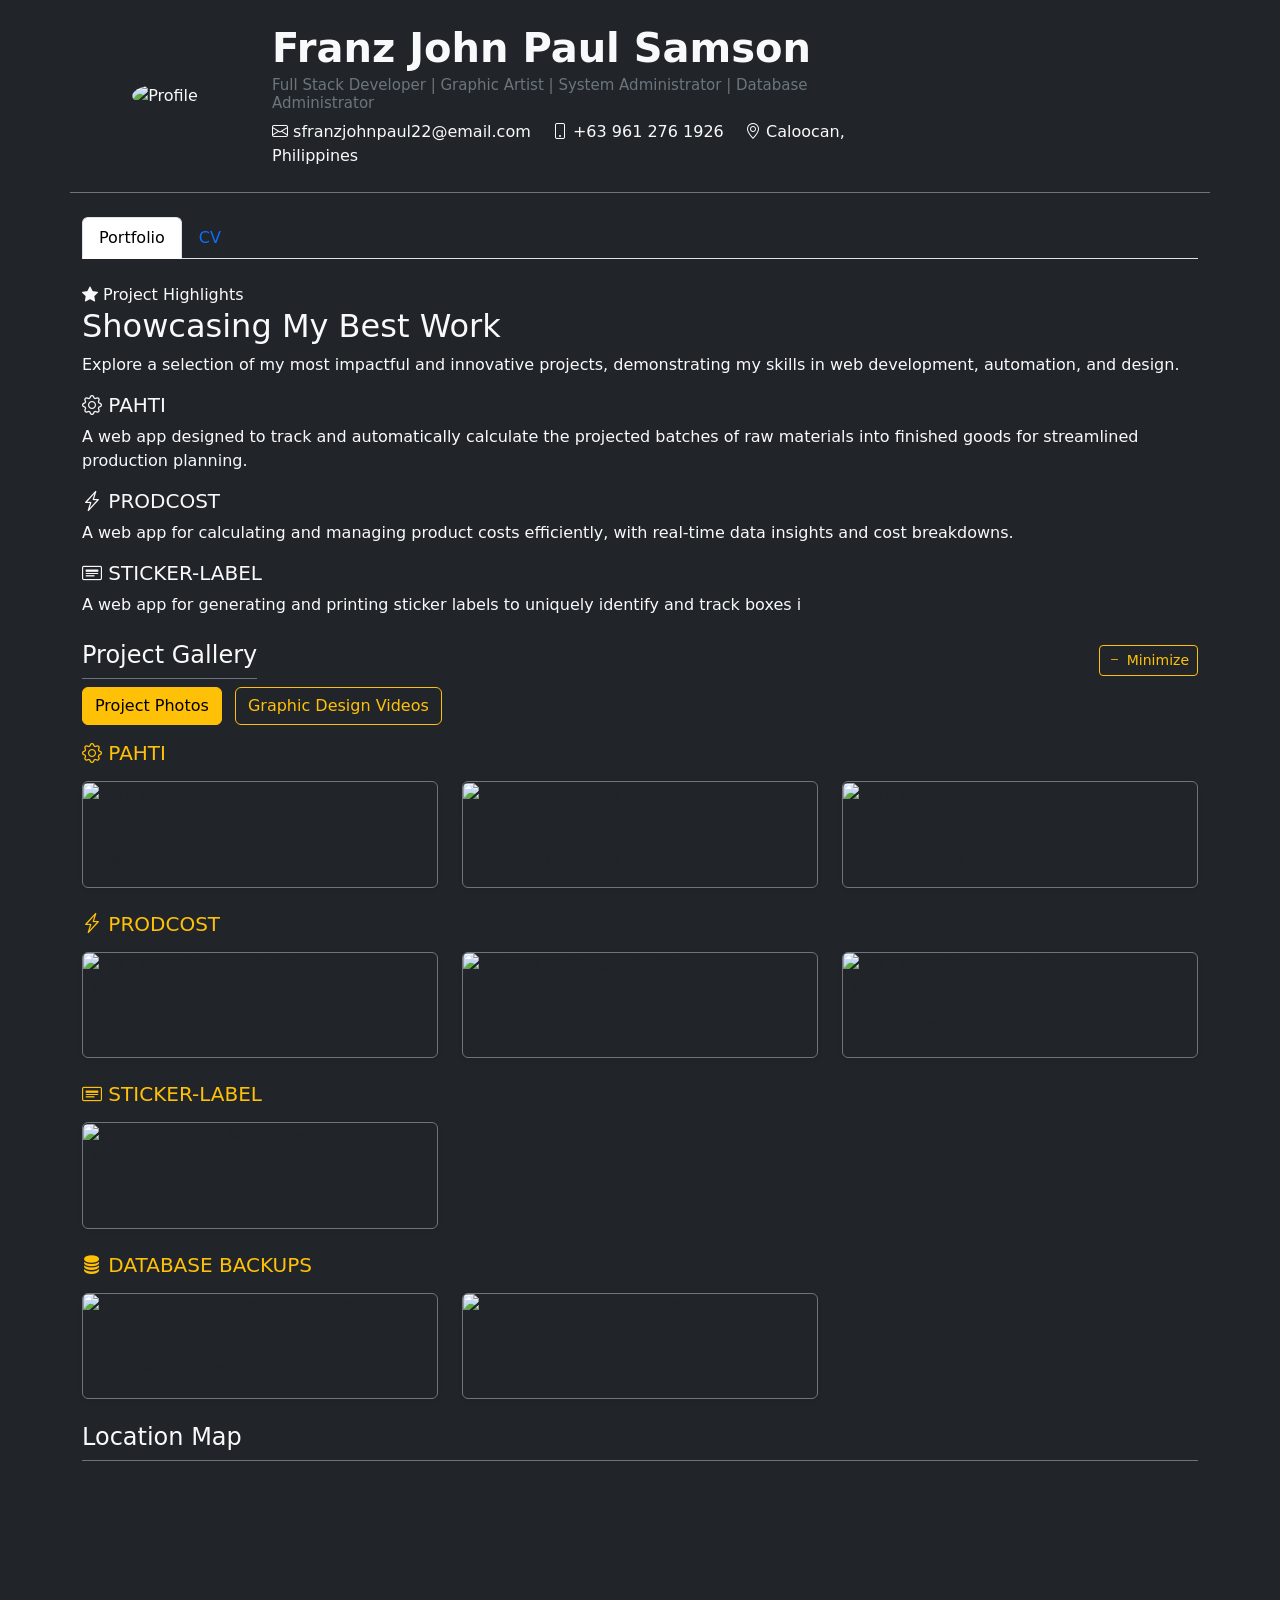
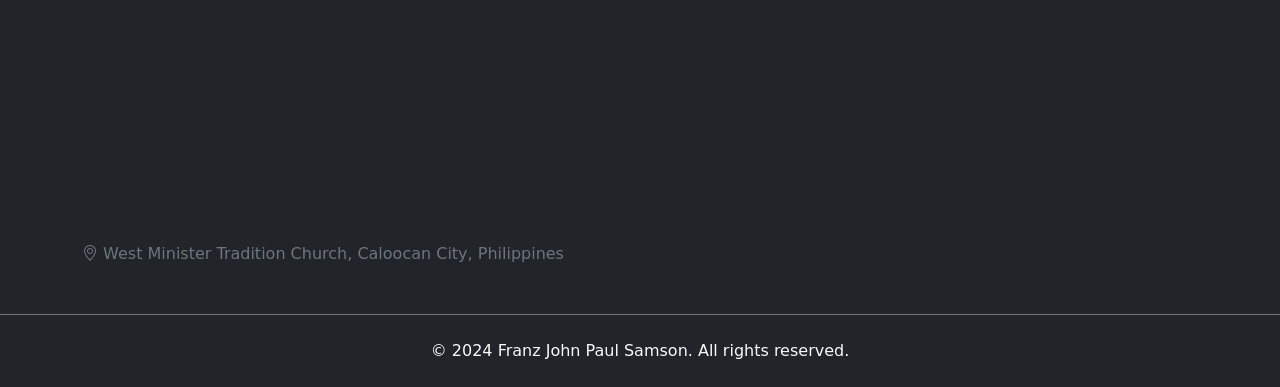
==== index.html @ c6a6693f "Change some of the info" ====
<!DOCTYPE html>
<html lang="en">
<head>
    <meta charset="UTF-8">
    <meta name="viewport" content="width=device-width, initial-scale=1.0">
    <title>Franz John Paul Samson & CV</title>
    <link href="https://cdn.jsdelivr.net/npm/bootstrap@5.3.3/dist/css/bootstrap.min.css" rel="stylesheet">
    <link rel="stylesheet" href="styles.css">
    <link rel="stylesheet" href="https://cdn.jsdelivr.net/npm/bootstrap-icons@1.11.3/font/bootstrap-icons.css">
</head>
<body class="bg-dark text-light">
    <header class="container py-4 border-bottom border-secondary mb-4">
        <div class="row align-items-center">
            <div class="col-md-2 text-center mb-3 mb-md-0">
                <img src="image/grad.jpg" alt="Profile" class="rounded-circle img-fluid profile-img">
            </div>
            <div class="col-md-7">
                <h1 class="fw-bold mb-1">Franz John Paul Samson</h1>
                <h5 class="text-secondary mb-2" style="font-size: 15px;">Full Stack Developer | Graphic Artist | System Administrator | Database Administrator</h5>
                <p class="mb-0">
                    <span class="me-3"><i class="bi bi-envelope"></i> sfranzjohnpaul22@email.com</span>
                    <span class="me-3"><i class="bi bi-phone"></i> +63 961 276 1926</span>
                    <span><i class="bi bi-geo-alt"></i> Caloocan, Philippines</span>
                </p>
            </div>
        </div>
    </header>

    <main class="container">
        <!-- Nav Tabs -->
        <ul class="nav nav-tabs mb-4" id="portfolioCVTab" role="tablist">
            <li class="nav-item" role="presentation">
                <button class="nav-link active" id="portfolio-tab" data-bs-toggle="tab" data-bs-target="#portfolio" type="button" role="tab" aria-controls="portfolio" aria-selected="true">
                    Portfolio
                </button>
            </li>
            <li class="nav-item" role="presentation">
                <button class="nav-link" id="cv-tab" data-bs-toggle="tab" data-bs-target="#cv" type="button" role="tab" aria-controls="cv" aria-selected="false">
                    CV
                </button>
            </li>
        </ul>
        <div class="tab-content" id="portfolioCVTabContent">
            <!-- Portfolio Tab -->
            <div class="tab-pane fade show active" id="portfolio" role="tabpanel" aria-labelledby="portfolio-tab">
                <!-- Project Highlights Banner (moved here) -->
                <section class="banner-bubble mb-4">
                    <span class="highlight-badge"><i class="bi bi-star-fill"></i> Project Highlights</span>
                    <h2>Showcasing My Best Work</h2>
                    <p>Explore a selection of my most impactful and innovative projects, demonstrating my skills in web development, automation, and design.</p>
                    <div class="banner-projects">
                        <div class="banner-project-card">
                            <h5><i class="bi bi-gear"></i> PAHTI</h5>
                            <p>A web app designed to track and automatically calculate the projected batches of raw materials into finished goods for streamlined production planning.</p>
                        </div>
                        <div class="banner-project-card">
                            <h5><i class="bi bi-lightning-charge"></i> PRODCOST</h5>
                            <p>A web app for calculating and managing product costs efficiently, with real-time data insights and cost breakdowns.</p>
                        </div>
                        <div class="banner-project-card">
                            <h5><i class="bi bi-card-heading"></i> STICKER-LABEL</h5>
                            <p>A web app for generating and printing sticker labels to uniquely identify and track boxes i                        
                        </div>
                       
                    </div>
                </section>
                <!-- Project Images Gallery Section -->
                <section class="mb-4">
                    <div class="d-flex align-items-center justify-content-between mb-2">
                        <h2 class="h4 border-bottom border-secondary pb-2 mb-0">Project Gallery</h2>
                        <button id="galleryToggleBtn" class="btn btn-outline-warning btn-sm" type="button">
                            <i class="bi bi-dash"></i> Minimize
                        </button>
                    </div>
                    <div class="gallery-nav mb-3">
                        <button id="galleryPhotosTab" class="btn btn-outline-warning active me-2" type="button">Project Photos</button>
                        <button id="galleryVideosTab" class="btn btn-outline-warning" type="button">Graphic Design Videos</button>
                    </div>
                    <div id="galleryContent">
                        <div id="galleryPhotosContent">
                        <!-- PAHTI Gallery -->
                        <div class="mb-4">
                            <h3 class="h5 text-warning mb-3"><i class="bi bi-gear"></i> PAHTI</h3>
                            <div class="row g-4">
                                <div class="col-sm-6 col-md-4">
                                    <div class="card gallery-anim-card bg-dark border-secondary shadow-sm">
                                        <div class="gallery-img-wrapper">
                                            <img src="image/dash.png" class="card-img-top gallery-img"
                                                alt="PAHTI Screenshot 1"
                                                data-bs-toggle="modal" data-bs-target="#galleryModal"
                                                data-img-src="image/dash.png"
                                                data-img-caption="PAHTI - Dashboard"
                                                data-img-description="This dashboard provides an overview of all key metrics and system status for the PAHTI project.">
                                            <div class="gallery-img-overlay">
                                                <i class="bi bi-search"></i>
                                            </div>
                                        </div>
                                        <div class="card-body">
                                            <p class="card-text">Dashboard Overview</p>
                                        </div>
                                    </div>
                                </div>
                                <div class="col-sm-6 col-md-4">
                                    <div class="card gallery-anim-card bg-dark border-secondary shadow-sm">
                                        <div class="gallery-img-wrapper">
                                            <img src="image/ordering.png" class="card-img-top gallery-img"
                                                alt="PAHTI Screenshot 2"
                                                data-bs-toggle="modal" data-bs-target="#galleryModal"
                                                data-img-src="image/ordering.png"
                                                data-img-caption="PAHTI - Batch Calculation"
                                                data-img-description="The Ordering Web App automatically calculates batch quantities based on user input, streamlining order processing and ensuring accurate batch management.">
                                            <div class="gallery-img-overlay">
                                                <i class="bi bi-search"></i>
                                            </div>
                                        </div>
                                        <div class="card-body">
                                            <p class="card-text">Batch Calculation</p>
                                        </div>
                                    </div>
                                </div>
                                <div class="col-sm-6 col-md-4">
                                    <div class="card gallery-anim-card bg-dark border-secondary shadow-sm">
                                        <div class="gallery-img-wrapper">
                                            <img src="image/jo.png" class="card-img-top gallery-img"
                                                alt="PAHTI Screenshot 3"
                                                data-bs-toggle="modal" data-bs-target="#galleryModal"
                                                data-img-src="image/jo.png"
                                                data-img-caption="PAHTI - Process Tracking"
                                                data-img-description="The Job Order Web App efficiently tracks and submits job-related transactions, streamlining workflow and ensuring accurate record-keeping.">
                                            <div class="gallery-img-overlay">
                                                <i class="bi bi-search"></i>
                                            </div>
                                        </div>
                                        <div class="card-body">
                                            <p class="card-text">Process Tracking</p>
                                        </div>
                                    </div>
                                </div>
                            </div>
                        </div>
                        <!-- PRODCOST Gallery -->
                        <div class="mb-4">
                            <h3 class="h5 text-warning mb-3"><i class="bi bi-lightning-charge"></i> PRODCOST</h3>
                            <div class="row g-4">
                                <div class="col-sm-6 col-md-4">
                                    <div class="card gallery-anim-card bg-dark border-secondary shadow-sm">
                                        <div class="gallery-img-wrapper">
                                            <img src="image/request.png" class="card-img-top gallery-img"
                                                alt="PRODCOST Screenshot 1"
                                                data-bs-toggle="modal" data-bs-target="#galleryModal"
                                                data-img-src="image/request.png"
                                                data-img-caption="PRODCOST - Purchase Order Request"
                                                data-img-description="The Purchase Order Web App simplifies requesting materials and items by enabling users to create and manage purchase orders with ease.">
                                            <div class="gallery-img-overlay">
                                                <i class="bi bi-search"></i>
                                            </div>
                                        </div>
                                        <div class="card-body">
                                            <p class="card-text">Purchase Order Request</p>
                                        </div>
                                    </div>
                                </div>
                                <div class="col-sm-6 col-md-4">
                                    <div class="card gallery-anim-card bg-dark border-secondary shadow-sm">
                                        <div class="gallery-img-wrapper">
                                            <img src="image/vendor.png" class="card-img-top gallery-img"
                                                alt="PRODCOST Screenshot 2"
                                                data-bs-toggle="modal" data-bs-target="#galleryModal"
                                                data-img-src="image/vendor.png"
                                                data-img-caption="PRODCOST - Vendor Creation"
                                                data-img-description="The Vendor Management Web App streamlines the creation and updating of vendor details, seamlessly integrating with the Purchase Order system.">
                                            <div class="gallery-img-overlay">
                                                <i class="bi bi-search"></i>
                                            </div>
                                        </div>
                                        <div class="card-body">
                                            <p class="card-text">Vendor Creation</p>
                                        </div>
                                    </div>
                                </div>
                                <div class="col-sm-6 col-md-4">
                                    <div class="card gallery-anim-card bg-dark border-secondary shadow-sm">
                                        <div class="gallery-img-wrapper">
                                            <img src="image/prodoctCosting.png" class="card-img-top gallery-img"
                                                alt="PRODCOST Screenshot 3"
                                                data-bs-toggle="modal" data-bs-target="#galleryModal"
                                                data-img-src="image/prodoctCosting.png"
                                                data-img-caption="PRODCOST - Product Costing"
                                                data-img-description="The Product Costing Web App calculates and analyzes product costs, helping businesses make informed pricing decisions.">
                                            <div class="gallery-img-overlay">
                                                <i class="bi bi-search"></i>
                                            </div>
                                        </div>
                                        <div class="card-body">
                                            <p class="card-text"> Product Costing</p>
                                        </div>
                                    </div>
                                </div>
                            </div>
                        </div>
                        <!-- STICKER-LABEL Gallery -->
                        <div class="mb-4">
                            <h3 class="h5 text-warning mb-3"><i class="bi bi-card-heading"></i> STICKER-LABEL</h3>
                            <div class="row g-4">
                                <div class="col-sm-6 col-md-4">
                                    <div class="card gallery-anim-card bg-dark border-secondary shadow-sm">
                                        <div class="gallery-img-wrapper">
                                            <img src="image/print.png" class="card-img-top gallery-img"
                                                alt="STICKER-LABEL Screenshot 1"
                                                data-bs-toggle="modal" data-bs-target="#galleryModal"
                                                data-img-src="image/print.png"
                                                data-img-caption="STICKER-LABEL - Label Generator"
                                                data-img-description="The Printing Labels Web App seamlessly integrates with the ERP system to connect with other web app transactions in real time, enabling accurate and efficient label generation.">
                                            <div class="gallery-img-overlay">
                                                <i class="bi bi-search"></i>
                                            </div>
                                        </div>
                                        <div class="card-body">
                                            <p class="card-text">Label Generator</p>
                                        </div>
                                    </div>
                                </div>
                            </div>
                        </div>
                        <!-- DATABASE BACKUP Gallery -->
                        <div class="mb-4">
                            <h3 class="h5 text-warning mb-3"><i class="bi bi-database-fill"></i> DATABASE BACKUPS</h3>
                            <div class="row g-4">
                                <div class="col-sm-6 col-md-4">
                                    <div class="card gallery-anim-card bg-dark border-secondary shadow-sm">
                                        <div class="gallery-img-wrapper">
                                            <img src="image/export.png" class="card-img-top gallery-img"
                                                alt="DATABASE BACKUPS Screenshot 1"
                                                data-bs-toggle="modal" data-bs-target="#galleryModal"
                                                data-img-src="image/export.png"
                                                data-img-caption="DATABASE BACKUPS - Auto mysql dump"
                                                data-img-description="The MySQL Dump Automation using Python simplifies database backups by automating the process of exporting MySQL databases at scheduled intervals">
                                            <div class="gallery-img-overlay">
                                                <i class="bi bi-search"></i>
                                            </div>
                                        </div>
                                        <div class="card-body">
                                            <p class="card-text">Auto Mysql dump</p>
                                        </div>
                                    </div>
                                </div>
                                <div class="col-sm-6 col-md-4">
                                    <div class="card gallery-anim-card bg-dark border-secondary shadow-sm">
                                        <div class="gallery-img-wrapper">
                                            <img src="image/transfer.png" class="card-img-top gallery-img"
                                                alt="DATABASE BACKUPS Screenshot 1"
                                                data-bs-toggle="modal" data-bs-target="#galleryModal"
                                                data-img-src="image/transfer.png"
                                                data-img-caption="DATABASE BACKUPS - Dumo Auto Transfer"
                                                data-img-description="The Auto SCP using Cron automates secure file transfers between servers by scheduling regular SCP tasks through Cron, ensuring timely and reliable data synchronization.">
                                            <div class="gallery-img-overlay">
                                                <i class="bi bi-search"></i>
                                            </div>
                                        </div>
                                        <div class="card-body">
                                            <p class="card-text">Dumo Auto Transfer</p>
                                        </div>
                                    </div>
                                </div>
                            </div>
                        </div>
                    </div>
                        <!-- Video Gallery Content -->
                        <div id="galleryVideosContent" style="display: none;">
                            <div class="row g-4">
                                <div class="col-sm-6 col-md-4">
                                    <div class="card gallery-anim-card bg-dark border-secondary shadow-sm">
                                        <div class="gallery-img-wrapper">
                                            <video class="gallery-img" controls poster="image/video-thumb1.jpg">
                                                <source src="videos/vid1.MP4" type="video/mp4">
                                                Your browser does not support the video tag.
                                            </video>
                                            <div class="gallery-img-overlay">
                                                <i class="bi bi-play-circle"></i>
                                            </div>
                                        </div>
                                        <div class="card-body">
                                            <p class="card-text">Magical Orlando</p>
                                        </div>
                                    </div>
                                </div>
                                <div class="col-sm-6 col-md-4">
                                    <div class="card gallery-anim-card bg-dark border-secondary shadow-sm">
                                        <div class="gallery-img-wrapper">
                                            <video class="gallery-img" controls poster="image/video-thumb2.jpg">
                                                <source src="videos/vid2.MP4" type="video/mp4">
                                                Your browser does not support the video tag.
                                            </video>
                                            <div class="gallery-img-overlay">
                                                <i class="bi bi-play-circle"></i>
                                            </div>
                                        </div>
                                        <div class="card-body">
                                            <p class="card-text">Universal Orlando</p>
                                        </div>
                                    </div>
                                </div>
                                <div class="col-sm-6 col-md-4">
                                    <div class="card gallery-anim-card bg-dark border-secondary shadow-sm">
                                        <div class="gallery-img-wrapper">
                                            <video class="gallery-img" controls poster="image/video-thumb3.jpg">
                                                <source src="videos/vid3.MP4" type="video/mp4">
                                                Your browser does not support the video tag.
                                            </video>
                                            <div class="gallery-img-overlay">
                                                <i class="bi bi-play-circle"></i>
                                            </div>
                                        </div>
                                        <div class="card-body">
                                            <p class="card-text">Summer Orlando</p>
                                        </div>
                                    </div>
                                </div>
                            </div>
                        </div>
                    </div>
                </section>
                <!-- map section -->
                <section class="mb-5">
                    <div class="map-banner-container mb-4">
                        <h2 class="h4 border-bottom border-secondary pb-2 mb-3">Location Map</h2>
                        <div class="map-banner">
                            <iframe
                                src="https://www.google.com/maps?q=West+Minister+Tradition+Church,+Caloocan+City,+Philippines&output=embed"
                                width="100%" height="350"
                                style="border:0; filter: grayscale(100%) brightness(0.7) contrast(1.2);"
                                allowfullscreen="" loading="lazy" referrerpolicy="no-referrer-when-downgrade">
                            </iframe>
                        </div>
                        <div class="text-secondary mt-2">
                            <i class="bi bi-geo-alt"></i> West Minister Tradition Church, Caloocan City, Philippines
                        </div>
                    </div>
                </section>
            </div>
            <!-- CV Tab -->
            <div class="tab-pane fade" id="cv" role="tabpanel" aria-labelledby="cv-tab">
                <div id="cv-scrollable" class="mt-3">
                    <!-- Profile Section -->
                    <section class="mb-4">
                        <h2 class="h4 border-bottom border-secondary pb-2 mb-3">Profile</h2>
                        <p>
                            Passionate programmer with experience in building scalable web applications and solving complex problems. Adept at working with modern technologies and continuously improving skills. Strong background in both frontend and backend development, as well as graphic design and system administration.
                        </p>
                    </section>
                    <!-- Skills Section -->
                    <section class="mb-4">
                        <h2 class="h4 border-bottom border-secondary pb-2 mb-3">Programming & Computer Hardware Skills</h2>
                        <div class="row">
                            <div class="col-md-6">
                                <ul class="list-unstyled mb-0">
                                    <li>NATIVE PHP</li>
                                    <li>LARAVEL</li>
                                    <li>DATABASE ADMINISTRATOR</li>
                                    <li>MYSQL</li>
                                    <li>JQUERY</li>
                                    <li>REACT JS</li>
                                    <li>HTML &amp; CSS</li>
                                </ul>
                            </div>
                            <div class="col-md-6">
                                <ul class="list-unstyled mb-0">
                                    <li>SERVER ADMINISTRATOR</li>
                                    <li>Trouble Shooting</li>
                                    <li>Networking</li>
                                    <li>Computer Assembly</li>
                                    <li>LINUX OS</li>
                                    <li>WINDOWS OS</li>
                                </ul>
                            </div>
                        </div>
                    </section>
                    <!-- Experience Section -->
                    <section class="mb-4">
                        <h2 class="h4 border-bottom border-secondary pb-2 mb-3">Experience</h2>
                        <div class="mb-3">
                            <h5 class="mb-1">System Administrator / Junior Dev <span class="text-secondary fs-6">| Easycash Lending Company</span></h5>
                            <div class="text-secondary mb-1">Apr 2019 – Aug 2020</div>
                            <ul>
                                <li>Ensure the stability, security, and performance of servers and systems. This involves monitoring system performance, applying updates, and troubleshooting issues.</li>
                                <li>Write and maintain scripts or small applications to automate tasks, improve system operations, or enhance workflows.</li>
                                <li>Extract meaningful data using MySQL Work Bench and Jaspersoft for generating company reports. This requires the advanced use of SQL for querying the needed data.</li>
                                <li>Maintain and support the internal applications used by the company. This involves bug-fixing on both frontend and backend. I use JavaScript, HTML and CSS.</li>
                                <li>Create designs for new and existing websites. This involves generating design for logos, web pages, and brochures. It also includes design for our Facebook posts. I use Photoshop.</li>
                                <li>I occasionally do system administration by managing our servers using AWS EC2 and AWS S3.</li>
                            </ul>
                        </div>
                        <div>
                            <h5 class="mb-1">Local IT - technical 1 <span class="text-secondary fs-6">| Concentrix San Lazaro</span></h5>
                            <div class="text-secondary mb-1">Nov 2020 – March 2021</div>
                            <ul>
                                <li>Provide support to end-users for hardware, software, and network issues.</li>
                                <li>Troubleshoot and resolve technical problems via phone, email, or in-person.</li>
                                <li>Maintain a knowledge base of common issues and solutions.</li>
                            </ul>
                        </div>
                        <div>
                            <h5 class="mb-1">Fullstock Web Developer <span class="text-secondary fs-6">| Filstar Distributors inc.</span></h5>
                            <div class="text-secondary mb-1">July 2021 – Feb 2023</div>
                            <ul>
                                <li>Code Writing: Develop, test, and maintain code for applications, websites, or software projects. Write clean, maintainable, and efficient code.</li>
                                <li>Feature Implementation: Implement new features and functionalities as per the project requirements and specifications.</li>
                                <li>Bug Fixing: Identify, debug, and fix bugs in existing code or systems.</li>
                            </ul>
                        </div>
                        <div>
                            <h5 class="mb-1">Freelace Fullstock Web Developer <span class="text-secondary fs-6">| Prima animal health inc.</span></h5>
                            <div class="text-secondary mb-1">Feb 2023 – jan 2024</div>
                            <ul>
                                <li>Design, develop, and maintain websites and web applications based on client requirements.</li>
                                <li>Write clean, efficient, and well-documented code using HTML, CSS, JavaScript, and backend frameworks
                                    Optimize website performance, responsiveness, and user experience.
                                </li>
                                <li>Troubleshoot and debug issues to ensure smooth functionality.</li>
                                <li>Collaborate with clients to understand project goals and provide technical recommendations.</li>
                                <li>Provide post-launch support, maintenance, and updates for existing websites.</li>
                            </ul>
                        </div>
                        <div>
                            <h5 class="mb-1">Triage Specialist <span class="text-secondary fs-6">| Genpact</span></h5>
                            <div class="text-secondary mb-1">Jan 2024 2023 – Jul 2024</div>
                            <ul>
                                <li>Workflow Optimization: Analyze and evaluate current business processes to identify areas for improvement. Develop and implement new workflows to enhance efficiency and effectiveness.</li>
                                <li>Documentation: Create and maintain process documentation, including process maps, standard operating procedures (SOPs), and guidelines.</li>
                                <li>Reporting: Collect, analyze, and report on process performance metrics. Use data to identify trends, measure performance, and make recommendations for improvements.</li>
                                <li>Metrics Tracking: Monitor key performance indicators (KPIs) to ensure processes meet organizational standards and goals.</li>
                            </ul>
                        </div>
                    </section>
                    <!-- Education Section -->
                    <section class="mb-4">
                        <h2 class="h4 border-bottom border-secondary pb-2 mb-3">Education</h2>
                        <div>
                            <h5 class="mb-1">B.S in Computer Science</h5>
                            <div class="text-secondary mb-1">UNIVERSITY OF CALOOCAN CITY, 2018 – 2019</div>
                        </div>
                    </section>
                </div>
            </div>
        </div>
    </main>
    <footer class="text-center py-4 border-top border-secondary mt-5">
        &copy; 2024 Franz John Paul Samson. All rights reserved.
    </footer>
    <!-- Gallery Modal (Enhanced) -->
    <div class="modal fade" id="galleryModal" tabindex="-1" aria-labelledby="galleryModalLabel" aria-hidden="true">
        <div class="modal-dialog modal-dialog-centered modal-xl">
            <div class="modal-content bg-dark text-light">
                <div class="modal-header border-secondary">
                    <h5 class="modal-title" id="galleryModalLabel"></h5>
                    <button type="button" class="btn-close btn-close-white" data-bs-dismiss="modal" aria-label="Close"></button>
                </div>
                <div class="modal-body text-center">
                    <img id="galleryModalImg" src="" alt="" class="img-fluid rounded shadow mb-3" style="max-height:60vh;">
                    <div id="galleryModalDesc" class="text-start px-3 py-2 bg-secondary bg-opacity-10 rounded" style="color:#e0e0e0;"></div>
                </div>
            </div>
        </div>
    </div>
    <!-- Bootstrap & Script -->
    <script src="https://cdn.jsdelivr.net/npm/bootstrap@5.3.3/dist/js/bootstrap.bundle.min.js"></script>
    <script src="script.js"></script>
    <script>
        // Gallery tabs functionality
        document.addEventListener('DOMContentLoaded', function() {
            const photosTab = document.getElementById('galleryPhotosTab');
            const videosTab = document.getElementById('galleryVideosTab');
            const photosContent = document.getElementById('galleryPhotosContent');
            const videosContent = document.getElementById('galleryVideosContent');
            
            photosTab.addEventListener('click', function() {
                photosTab.classList.add('active');
                videosTab.classList.remove('active');
                photosContent.style.display = 'block';
                videosContent.style.display = 'none';
            });
            
            videosTab.addEventListener('click', function() {
                videosTab.classList.add('active');
                photosTab.classList.remove('active');
                videosContent.style.display = 'block';
                photosContent.style.display = 'none';
            });
            
            // Gallery toggle functionality
            const galleryToggleBtn = document.getElementById('galleryToggleBtn');
            const galleryContent = document.getElementById('galleryContent');
            
            galleryToggleBtn.addEventListener('click', function() {
                if (galleryContent.style.display === 'none') {
                    galleryContent.style.display = 'block';
                    galleryToggleBtn.innerHTML = '<i class="bi bi-dash"></i> Minimize';
                } else {
                    galleryContent.style.display = 'none';
                    galleryToggleBtn.innerHTML = '<i class="bi bi-plus"></i> Expand';
                }
            });
        });
    </script>
                </div>
            </div>
        </div>
    </div>
    <!-- Bootstrap & Script -->
    <script src="https://cdn.jsdelivr.net/npm/bootstrap@5.3.3/dist/js/bootstrap.bundle.min.js"></script>
    <script src="script.js"></script>
</body>
</html>
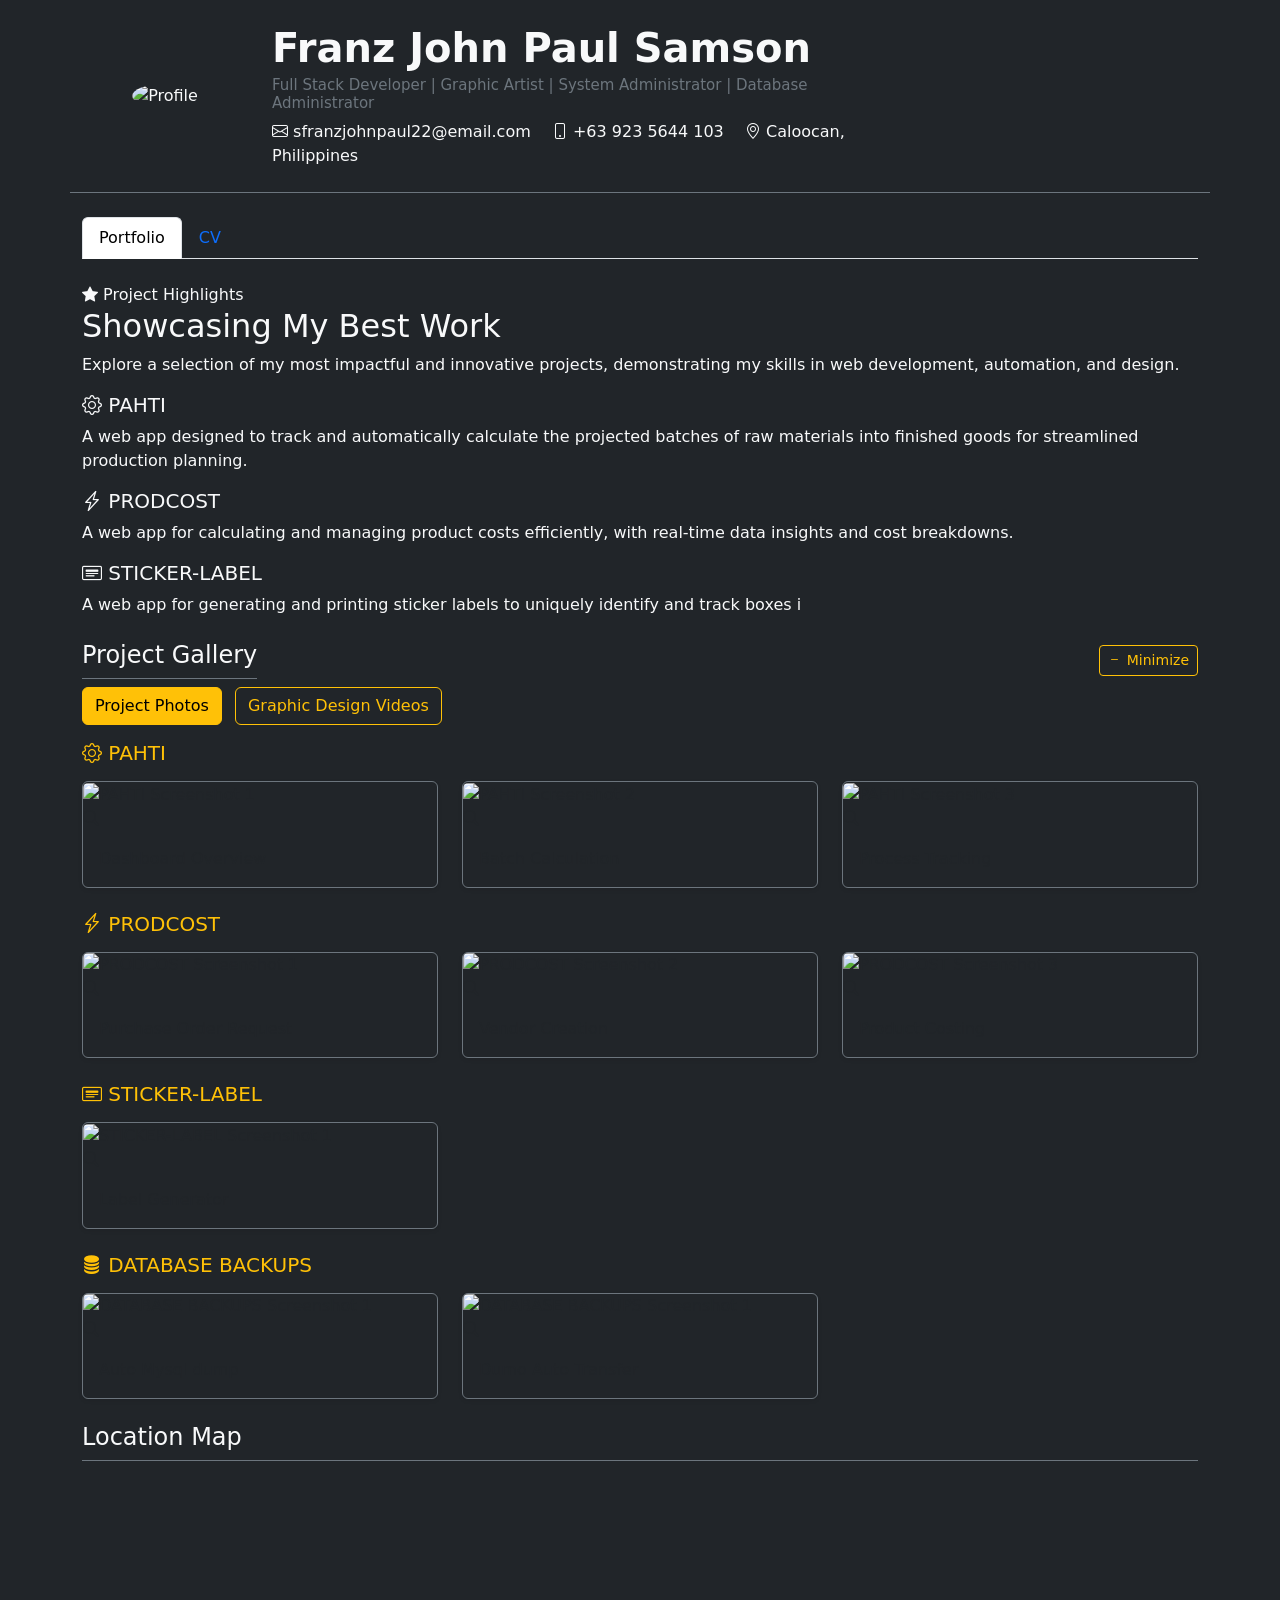
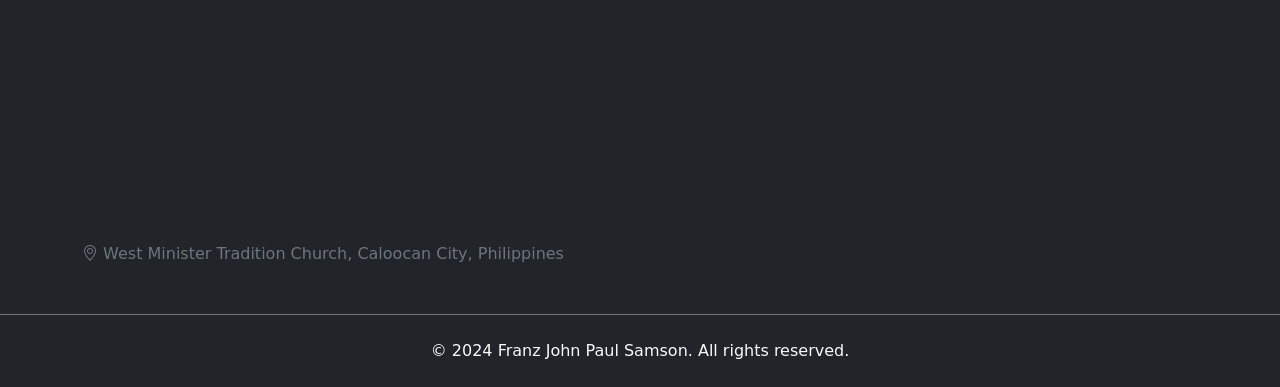
==== commit bcefa829: "Update experience" ====
--- a/index.html
+++ b/index.html
@@ -20,7 +20,7 @@
                 <h5 class="text-secondary mb-2" style="font-size: 15px;">Full Stack Developer | Graphic Artist | System Administrator | Database Administrator</h5>
                 <p class="mb-0">
                     <span class="me-3"><i class="bi bi-envelope"></i> sfranzjohnpaul22@email.com</span>
-                    <span class="me-3"><i class="bi bi-phone"></i> +63 961 276 1926</span>
+                    <span class="me-3"><i class="bi bi-phone"></i> +63 923 5644 103</span>
                     <span><i class="bi bi-geo-alt"></i> Caloocan, Philippines</span>
                 </p>
             </div>
@@ -360,7 +360,7 @@
                                     <li>DATABASE ADMINISTRATOR</li>
                                     <li>MYSQL</li>
                                     <li>JQUERY</li>
-                                    <li>REACT JS</li>
+                                    <li>WORDPRESS</li>
                                     <li>HTML &amp; CSS</li>
                                 </ul>
                             </div>
@@ -407,6 +407,12 @@
                                 <li>Code Writing: Develop, test, and maintain code for applications, websites, or software projects. Write clean, maintainable, and efficient code.</li>
                                 <li>Feature Implementation: Implement new features and functionalities as per the project requirements and specifications.</li>
                                 <li>Bug Fixing: Identify, debug, and fix bugs in existing code or systems.</li>
+                                <li>Assisted in managing the company’s WordPress website, including updating pages, posts, and product listings.</li>
+                                <li>Installed and configured plugins to support SEO and performance.</li>
+                                <li>Customized WordPress themes to align with company branding (colors, fonts, and layout adjustments).</li>
+                                <li>Maintained website content by regularly uploading images, documents, and blog posts.</li>
+                                <li>Supported the marketing team by ensuring the website was updated with current promotions and announcements.</li>
+                                <li>Performed routine maintenance such as plugin updates, backups, and troubleshooting minor site issues.</li>
                             </ul>
                         </div>
                         <div>
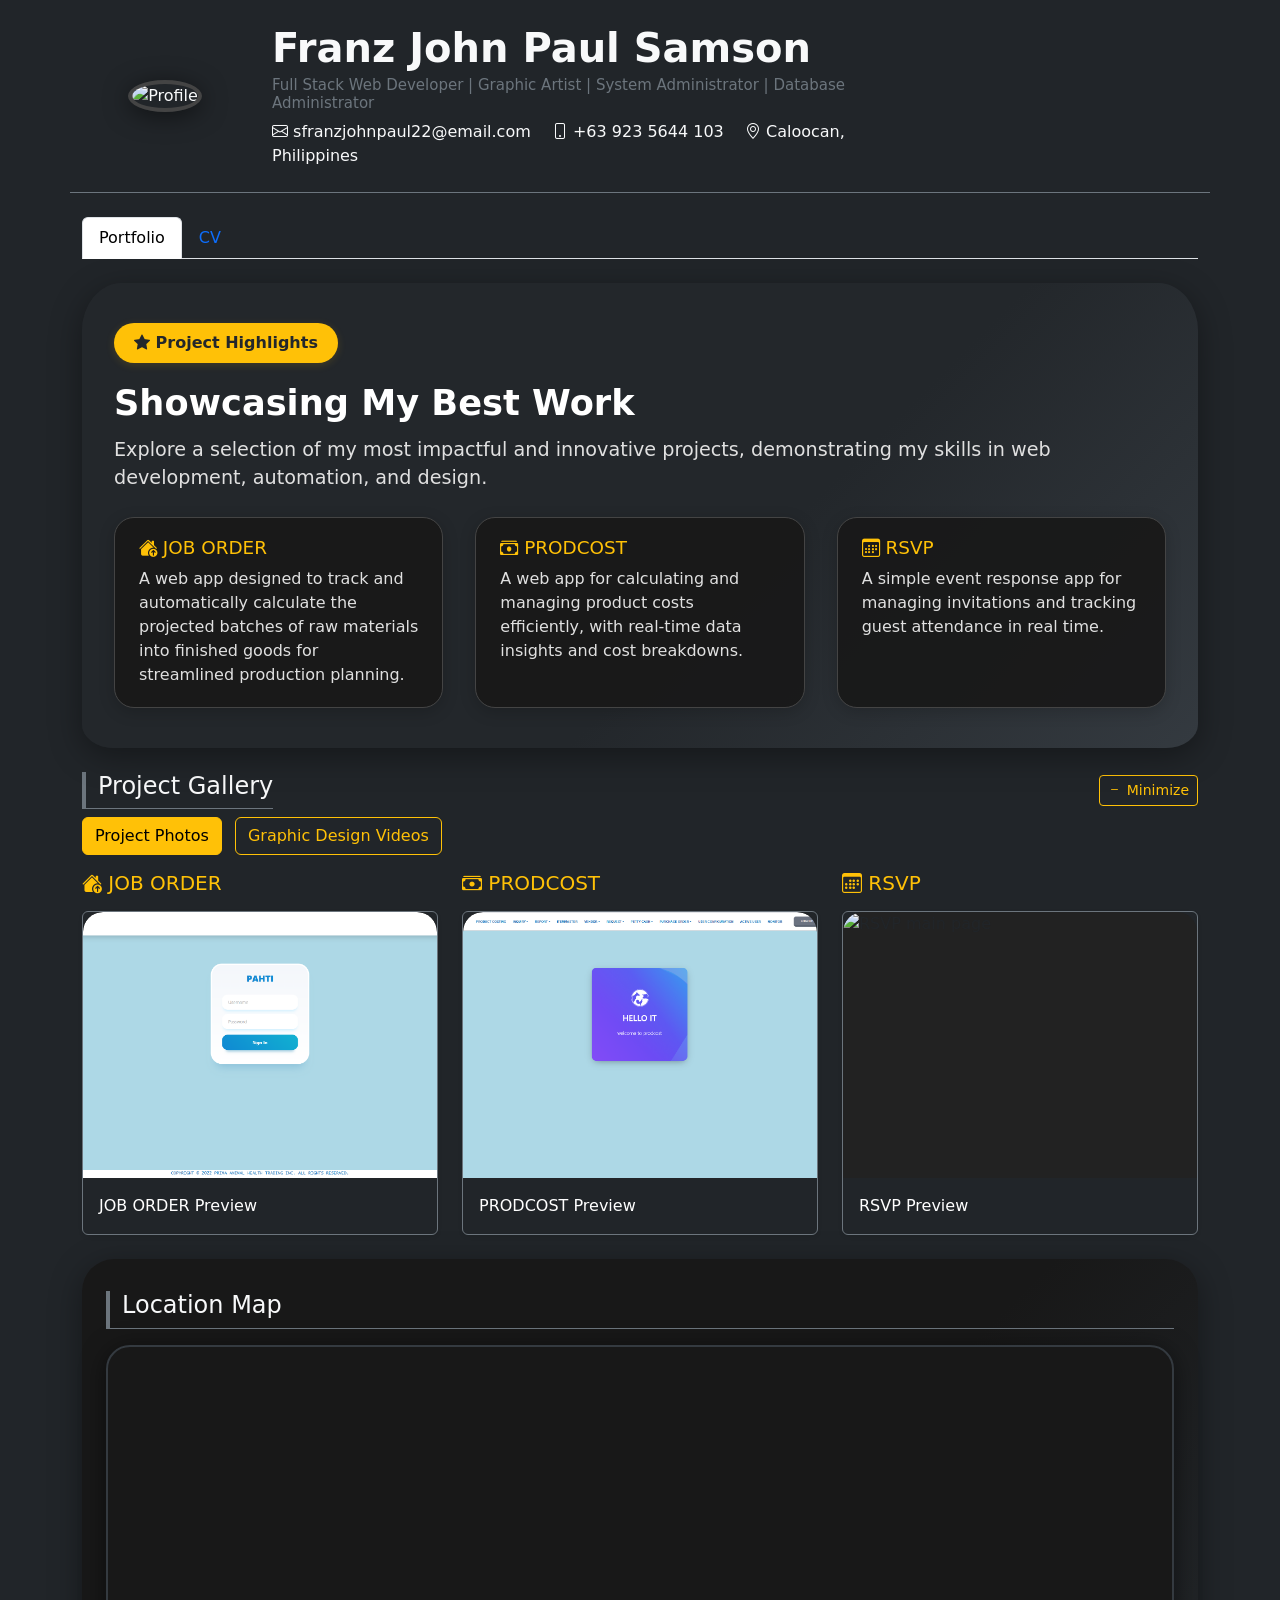
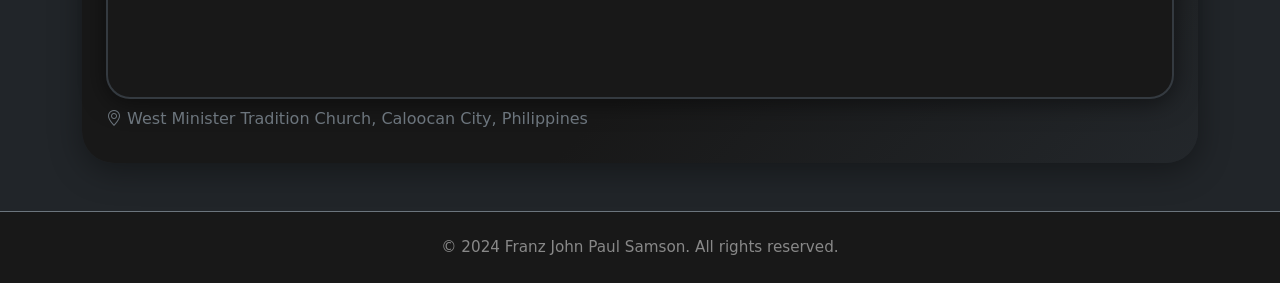
==== commit 375b06a2: "Update my portfolio 2025" ====
--- a/index.html
+++ b/index.html
@@ -17,7 +17,7 @@
             </div>
             <div class="col-md-7">
                 <h1 class="fw-bold mb-1">Franz John Paul Samson</h1>
-                <h5 class="text-secondary mb-2" style="font-size: 15px;">Full Stack Developer | Graphic Artist | System Administrator | Database Administrator</h5>
+                <h5 class="text-secondary mb-2" style="font-size: 15px;">Full Stack Web Developer | Graphic Artist | System Administrator | Database Administrator</h5>
                 <p class="mb-0">
                     <span class="me-3"><i class="bi bi-envelope"></i> sfranzjohnpaul22@email.com</span>
                     <span class="me-3"><i class="bi bi-phone"></i> +63 923 5644 103</span>
@@ -51,18 +51,17 @@
                     <p>Explore a selection of my most impactful and innovative projects, demonstrating my skills in web development, automation, and design.</p>
                     <div class="banner-projects">
                         <div class="banner-project-card">
-                            <h5><i class="bi bi-gear"></i> PAHTI</h5>
+                            <h5><i class="bi bi-house-up-fill"></i> JOB ORDER</h5>
                             <p>A web app designed to track and automatically calculate the projected batches of raw materials into finished goods for streamlined production planning.</p>
                         </div>
                         <div class="banner-project-card">
-                            <h5><i class="bi bi-lightning-charge"></i> PRODCOST</h5>
+                            <h5><i class="bi bi-cash-stack"></i> PRODCOST</h5>
                             <p>A web app for calculating and managing product costs efficiently, with real-time data insights and cost breakdowns.</p>
                         </div>
                         <div class="banner-project-card">
-                            <h5><i class="bi bi-card-heading"></i> STICKER-LABEL</h5>
-                            <p>A web app for generating and printing sticker labels to uniquely identify and track boxes i                        
-                        </div>
-                       
+                            <h5><i class="bi bi-calendar3"></i> RSVP</h5>
+                            <p>A simple event response app for managing invitations and tracking guest attendance in real time.</p>
+                        </div>
                     </div>
                 </section>
                 <!-- Project Images Gallery Section -->
@@ -78,194 +77,107 @@
                         <button id="galleryVideosTab" class="btn btn-outline-warning" type="button">Graphic Design Videos</button>
                     </div>
                     <div id="galleryContent">
-                        <div id="galleryPhotosContent">
-                        <!-- PAHTI Gallery -->
-                        <div class="mb-4">
-                            <h3 class="h5 text-warning mb-3"><i class="bi bi-gear"></i> PAHTI</h3>
-                            <div class="row g-4">
-                                <div class="col-sm-6 col-md-4">
-                                    <div class="card gallery-anim-card bg-dark border-secondary shadow-sm">
-                                        <div class="gallery-img-wrapper">
-                                            <img src="image/dash.png" class="card-img-top gallery-img"
-                                                alt="PAHTI Screenshot 1"
-                                                data-bs-toggle="modal" data-bs-target="#galleryModal"
-                                                data-img-src="image/dash.png"
-                                                data-img-caption="PAHTI - Dashboard"
-                                                data-img-description="This dashboard provides an overview of all key metrics and system status for the PAHTI project.">
-                                            <div class="gallery-img-overlay">
-                                                <i class="bi bi-search"></i>
-                                            </div>
-                                        </div>
-                                        <div class="card-body">
-                                            <p class="card-text">Dashboard Overview</p>
-                                        </div>
-                                    </div>
-                                </div>
-                                <div class="col-sm-6 col-md-4">
-                                    <div class="card gallery-anim-card bg-dark border-secondary shadow-sm">
-                                        <div class="gallery-img-wrapper">
-                                            <img src="image/ordering.png" class="card-img-top gallery-img"
-                                                alt="PAHTI Screenshot 2"
-                                                data-bs-toggle="modal" data-bs-target="#galleryModal"
-                                                data-img-src="image/ordering.png"
-                                                data-img-caption="PAHTI - Batch Calculation"
-                                                data-img-description="The Ordering Web App automatically calculates batch quantities based on user input, streamlining order processing and ensuring accurate batch management.">
-                                            <div class="gallery-img-overlay">
-                                                <i class="bi bi-search"></i>
-                                            </div>
-                                        </div>
-                                        <div class="card-body">
-                                            <p class="card-text">Batch Calculation</p>
-                                        </div>
-                                    </div>
-                                </div>
-                                <div class="col-sm-6 col-md-4">
-                                    <div class="card gallery-anim-card bg-dark border-secondary shadow-sm">
-                                        <div class="gallery-img-wrapper">
-                                            <img src="image/jo.png" class="card-img-top gallery-img"
-                                                alt="PAHTI Screenshot 3"
-                                                data-bs-toggle="modal" data-bs-target="#galleryModal"
-                                                data-img-src="image/jo.png"
-                                                data-img-caption="PAHTI - Process Tracking"
-                                                data-img-description="The Job Order Web App efficiently tracks and submits job-related transactions, streamlining workflow and ensuring accurate record-keeping.">
-                                            <div class="gallery-img-overlay">
-                                                <i class="bi bi-search"></i>
-                                            </div>
-                                        </div>
-                                        <div class="card-body">
-                                            <p class="card-text">Process Tracking</p>
-                                        </div>
-                                    </div>
-                                </div>
-                            </div>
-                        </div>
-                        <!-- PRODCOST Gallery -->
-                        <div class="mb-4">
-                            <h3 class="h5 text-warning mb-3"><i class="bi bi-lightning-charge"></i> PRODCOST</h3>
-                            <div class="row g-4">
-                                <div class="col-sm-6 col-md-4">
-                                    <div class="card gallery-anim-card bg-dark border-secondary shadow-sm">
-                                        <div class="gallery-img-wrapper">
-                                            <img src="image/request.png" class="card-img-top gallery-img"
-                                                alt="PRODCOST Screenshot 1"
-                                                data-bs-toggle="modal" data-bs-target="#galleryModal"
-                                                data-img-src="image/request.png"
-                                                data-img-caption="PRODCOST - Purchase Order Request"
-                                                data-img-description="The Purchase Order Web App simplifies requesting materials and items by enabling users to create and manage purchase orders with ease.">
-                                            <div class="gallery-img-overlay">
-                                                <i class="bi bi-search"></i>
-                                            </div>
-                                        </div>
-                                        <div class="card-body">
-                                            <p class="card-text">Purchase Order Request</p>
-                                        </div>
-                                    </div>
-                                </div>
-                                <div class="col-sm-6 col-md-4">
-                                    <div class="card gallery-anim-card bg-dark border-secondary shadow-sm">
-                                        <div class="gallery-img-wrapper">
-                                            <img src="image/vendor.png" class="card-img-top gallery-img"
-                                                alt="PRODCOST Screenshot 2"
-                                                data-bs-toggle="modal" data-bs-target="#galleryModal"
-                                                data-img-src="image/vendor.png"
-                                                data-img-caption="PRODCOST - Vendor Creation"
-                                                data-img-description="The Vendor Management Web App streamlines the creation and updating of vendor details, seamlessly integrating with the Purchase Order system.">
-                                            <div class="gallery-img-overlay">
-                                                <i class="bi bi-search"></i>
-                                            </div>
-                                        </div>
-                                        <div class="card-body">
-                                            <p class="card-text">Vendor Creation</p>
-                                        </div>
-                                    </div>
-                                </div>
-                                <div class="col-sm-6 col-md-4">
-                                    <div class="card gallery-anim-card bg-dark border-secondary shadow-sm">
-                                        <div class="gallery-img-wrapper">
-                                            <img src="image/prodoctCosting.png" class="card-img-top gallery-img"
-                                                alt="PRODCOST Screenshot 3"
-                                                data-bs-toggle="modal" data-bs-target="#galleryModal"
-                                                data-img-src="image/prodoctCosting.png"
-                                                data-img-caption="PRODCOST - Product Costing"
-                                                data-img-description="The Product Costing Web App calculates and analyzes product costs, helping businesses make informed pricing decisions.">
-                                            <div class="gallery-img-overlay">
-                                                <i class="bi bi-search"></i>
-                                            </div>
-                                        </div>
-                                        <div class="card-body">
-                                            <p class="card-text"> Product Costing</p>
-                                        </div>
-                                    </div>
-                                </div>
-                            </div>
-                        </div>
-                        <!-- STICKER-LABEL Gallery -->
-                        <div class="mb-4">
-                            <h3 class="h5 text-warning mb-3"><i class="bi bi-card-heading"></i> STICKER-LABEL</h3>
-                            <div class="row g-4">
-                                <div class="col-sm-6 col-md-4">
-                                    <div class="card gallery-anim-card bg-dark border-secondary shadow-sm">
-                                        <div class="gallery-img-wrapper">
-                                            <img src="image/print.png" class="card-img-top gallery-img"
-                                                alt="STICKER-LABEL Screenshot 1"
-                                                data-bs-toggle="modal" data-bs-target="#galleryModal"
-                                                data-img-src="image/print.png"
-                                                data-img-caption="STICKER-LABEL - Label Generator"
-                                                data-img-description="The Printing Labels Web App seamlessly integrates with the ERP system to connect with other web app transactions in real time, enabling accurate and efficient label generation.">
-                                            <div class="gallery-img-overlay">
-                                                <i class="bi bi-search"></i>
-                                            </div>
-                                        </div>
-                                        <div class="card-body">
-                                            <p class="card-text">Label Generator</p>
-                                        </div>
-                                    </div>
-                                </div>
-                            </div>
-                        </div>
-                        <!-- DATABASE BACKUP Gallery -->
-                        <div class="mb-4">
-                            <h3 class="h5 text-warning mb-3"><i class="bi bi-database-fill"></i> DATABASE BACKUPS</h3>
-                            <div class="row g-4">
-                                <div class="col-sm-6 col-md-4">
-                                    <div class="card gallery-anim-card bg-dark border-secondary shadow-sm">
-                                        <div class="gallery-img-wrapper">
-                                            <img src="image/export.png" class="card-img-top gallery-img"
-                                                alt="DATABASE BACKUPS Screenshot 1"
-                                                data-bs-toggle="modal" data-bs-target="#galleryModal"
-                                                data-img-src="image/export.png"
-                                                data-img-caption="DATABASE BACKUPS - Auto mysql dump"
-                                                data-img-description="The MySQL Dump Automation using Python simplifies database backups by automating the process of exporting MySQL databases at scheduled intervals">
-                                            <div class="gallery-img-overlay">
-                                                <i class="bi bi-search"></i>
-                                            </div>
-                                        </div>
-                                        <div class="card-body">
-                                            <p class="card-text">Auto Mysql dump</p>
-                                        </div>
-                                    </div>
-                                </div>
-                                <div class="col-sm-6 col-md-4">
-                                    <div class="card gallery-anim-card bg-dark border-secondary shadow-sm">
-                                        <div class="gallery-img-wrapper">
-                                            <img src="image/transfer.png" class="card-img-top gallery-img"
-                                                alt="DATABASE BACKUPS Screenshot 1"
-                                                data-bs-toggle="modal" data-bs-target="#galleryModal"
-                                                data-img-src="image/transfer.png"
-                                                data-img-caption="DATABASE BACKUPS - Dumo Auto Transfer"
-                                                data-img-description="The Auto SCP using Cron automates secure file transfers between servers by scheduling regular SCP tasks through Cron, ensuring timely and reliable data synchronization.">
-                                            <div class="gallery-img-overlay">
-                                                <i class="bi bi-search"></i>
-                                            </div>
-                                        </div>
-                                        <div class="card-body">
-                                            <p class="card-text">Dumo Auto Transfer</p>
-                                        </div>
-                                    </div>
-                                </div>
-                            </div>
-                        </div>
-                    </div>
+                        <div id="galleryPhotosContent" class="row g-4">
+                            <!-- JOB ORDER Gallery -->
+                            <div class="col-12 col-lg-4">
+                                <h3 class="h5 text-warning mb-3"><i class="bi bi-house-up-fill"></i> JOB ORDER</h3>
+                                <div class="row g-4">
+                                    <div class="col-12">
+                                        <div class="card gallery-anim-card bg-dark border-secondary shadow-sm">
+                                            <div class="gallery-img-wrapper">
+                                                <img
+                                                    src="image/joborder/login.png"
+                                                    class="gallery-img"
+                                                    alt="JOB ORDER login"
+                                                    data-gallery-group="joborder"
+                                                    data-img-src="image/joborder/login.png"
+                                                    data-img-caption="JOB ORDER"
+                                                    data-img-description="Login screen of the JOB ORDER app."
+                                                    data-bs-toggle="modal"
+                                                    data-bs-target="#galleryModal"
+                                                >
+                                                <div class="gallery-img-overlay"><i class="bi bi-arrows-fullscreen"></i></div>
+                                            </div>
+                                            <div class="card-body">
+                                                <p class="card-text">JOB ORDER Preview</p>
+                                            </div>
+                                        </div>
+                                    </div>
+                                </div>
+                                <img class="gallery-img d-none" src="image/joborder/createdOrderValidation.png" alt="JOB ORDER created order validation" data-gallery-group="joborder" data-img-src="image/joborder/createdOrderValidation.png" data-img-caption="JOB ORDER" data-img-description="Created order validation page in the JOB ORDER system.">
+                                <img class="gallery-img d-none" src="image/joborder/joborderDetailsSubmition.png" alt="JOB ORDER details submission" data-gallery-group="joborder" data-img-src="image/joborder/joborderDetailsSubmition.png" data-img-caption="JOB ORDER" data-img-description="Order details submission screen for JOB ORDER.">
+                                <img class="gallery-img d-none" src="image/joborder/jobOrderLineUp.png" alt="JOB ORDER line up" data-gallery-group="joborder" data-img-src="image/joborder/jobOrderLineUp.png" data-img-caption="JOB ORDER" data-img-description="Line-up dashboard for tracking scheduled job orders.">
+                                <img class="gallery-img d-none" src="image/joborder/monitoringLogs.png" alt="JOB ORDER monitoring logs" data-gallery-group="joborder" data-img-src="image/joborder/monitoringLogs.png" data-img-caption="JOB ORDER" data-img-description="Monitoring logs view for JOB ORDER activities.">
+                                <img class="gallery-img d-none" src="image/joborder/onlineUsers.png" alt="JOB ORDER online users" data-gallery-group="joborder" data-img-src="image/joborder/onlineUsers.png" data-img-caption="JOB ORDER" data-img-description="Online users panel in the JOB ORDER app.">
+                                <img class="gallery-img d-none" src="image/joborder/productBatchMonitoring.png" alt="JOB ORDER product batch monitoring" data-gallery-group="joborder" data-img-src="image/joborder/productBatchMonitoring.png" data-img-caption="JOB ORDER" data-img-description="Product batch monitoring screen for production tracking.">
+                                <img class="gallery-img d-none" src="image/joborder/productOrderCreation.png" alt="JOB ORDER product order creation" data-gallery-group="joborder" data-img-src="image/joborder/productOrderCreation.png" data-img-caption="JOB ORDER" data-img-description="Product order creation form in the JOB ORDER module.">
+                                <img class="gallery-img d-none" src="image/joborder/productWarehouseProcess.png" alt="JOB ORDER warehouse process" data-gallery-group="joborder" data-img-src="image/joborder/productWarehouseProcess.png" data-img-caption="JOB ORDER" data-img-description="Warehouse process workflow in JOB ORDER.">
+                                <img class="gallery-img d-none" src="image/joborder/productWarehouseProcessChecklisst.png" alt="JOB ORDER warehouse process checklist" data-gallery-group="joborder" data-img-src="image/joborder/productWarehouseProcessChecklisst.png" data-img-caption="JOB ORDER" data-img-description="Warehouse process checklist view in JOB ORDER.">
+                            </div>
+
+                            <!-- PRODCOST Gallery -->
+                            <div class="col-12 col-lg-4">
+                                <h3 class="h5 text-warning mb-3"><i class="bi bi-cash-stack"></i> PRODCOST</h3>
+                                <div class="row g-4">
+                                    <div class="col-12">
+                                        <div class="card gallery-anim-card bg-dark border-secondary shadow-sm">
+                                            <div class="gallery-img-wrapper">
+                                                <img
+                                                    src="image/prodcostImg/dashboard.png"
+                                                    class="gallery-img"
+                                                    alt="PRODCOST dashboard"
+                                                    data-gallery-group="prodcost"
+                                                    data-img-src="image/prodcostImg/dashboard.png"
+                                                    data-img-caption="PRODCOST"
+                                                    data-img-description="Dashboard view of the PRODCOST system."
+                                                    data-bs-toggle="modal"
+                                                    data-bs-target="#galleryModal"
+                                                >
+                                                <div class="gallery-img-overlay"><i class="bi bi-arrows-fullscreen"></i></div>
+                                            </div>
+                                            <div class="card-body">
+                                                <p class="card-text">PRODCOST Preview</p>
+                                            </div>
+                                        </div>
+                                    </div>
+                                </div>
+                                <img class="gallery-img d-none" src="image/prodcostImg/login.png" alt="PRODCOST login" data-gallery-group="prodcost" data-img-src="image/prodcostImg/login.png" data-img-caption="PRODCOST" data-img-description="Login screen of the PRODCOST app.">
+                                <img class="gallery-img d-none" src="image/prodcostImg/createItem.png" alt="PRODCOST create item" data-gallery-group="prodcost" data-img-src="image/prodcostImg/createItem.png" data-img-caption="PRODCOST" data-img-description="Create item form for adding products.">
+                                <img class="gallery-img d-none" src="image/prodcostImg/createRequest.png" alt="PRODCOST create request" data-gallery-group="prodcost" data-img-src="image/prodcostImg/createRequest.png" data-img-caption="PRODCOST" data-img-description="The creation of request for supplies, raw materials, and other company needs.">
+                                <img class="gallery-img d-none" src="image/prodcostImg/requestToPurchase.png" alt="PRODCOST request to purchase" data-gallery-group="prodcost" data-img-src="image/prodcostImg/requestToPurchase.png" data-img-caption="PRODCOST" data-img-description="Request-to-purchase workflow page.">
+                                <img class="gallery-img d-none" src="image/prodcostImg/canvas.png" alt="PRODCOST canvas" data-gallery-group="prodcost" data-img-src="image/prodcostImg/canvas.png" data-img-caption="PRODCOST" data-img-description="Canvas for selecting vendors and comparing item prices across different vendors.">
+                            </div>
+
+                            <!-- RSVP Gallery -->
+                            <div class="col-12 col-lg-4">
+                                <h3 class="h5 text-warning mb-3"><i class="bi bi-calendar3"></i> RSVP</h3>
+                                <div class="row g-4">
+                                    <div class="col-12">
+                                        <div class="card gallery-anim-card bg-dark border-secondary shadow-sm">
+                                            <div class="gallery-img-wrapper">
+                                                <img
+                                                    src="image/RSVP/mainPageRsvp.png"
+                                                    class="gallery-img"
+                                                    alt="RSVP main page"
+                                                    data-gallery-group="rsvp"
+                                                    data-img-src="image/RSVP/mainPageRsvp.png"
+                                                    data-img-caption="RSVP"
+                                                    data-img-description="Main page of the RSVP app."
+                                                    data-img-long="true"
+                                                    data-bs-toggle="modal"
+                                                    data-bs-target="#galleryModal"
+                                                >
+                                                <div class="gallery-img-overlay"><i class="bi bi-arrows-fullscreen"></i></div>
+                                            </div>
+                                            <div class="card-body">
+                                                <p class="card-text">RSVP Preview</p>
+                                            </div>
+                                        </div>
+                                    </div>
+                                </div>
+                                <img class="gallery-img d-none" src="image/RSVP/dashBoardTracking.png" alt="RSVP dashboard tracking" data-gallery-group="rsvp" data-img-src="image/RSVP/dashBoardTracking.png" data-img-caption="RSVP" data-img-description="Dashboard tracking view in the RSVP app.">
+                            </div>
+                        </div>
                         <!-- Video Gallery Content -->
                         <div id="galleryVideosContent" style="display: none;">
                             <div class="row g-4">
@@ -322,7 +234,7 @@
                     </div>
                 </section>
                 <!-- map section -->
-                <section class="mb-5">
+                <section id="portfolioMapSection" class="mb-5">
                     <div class="map-banner-container mb-4">
                         <h2 class="h4 border-bottom border-secondary pb-2 mb-3">Location Map</h2>
                         <div class="map-banner">
@@ -354,7 +266,7 @@
                         <h2 class="h4 border-bottom border-secondary pb-2 mb-3">Programming & Computer Hardware Skills</h2>
                         <div class="row">
                             <div class="col-md-6">
-                                <ul class="list-unstyled mb-0">
+                                <ul class="mb-0">
                                     <li>NATIVE PHP</li>
                                     <li>LARAVEL</li>
                                     <li>DATABASE ADMINISTRATOR</li>
@@ -365,8 +277,8 @@
                                 </ul>
                             </div>
                             <div class="col-md-6">
-                                <ul class="list-unstyled mb-0">
-                                    <li>SERVER ADMINISTRATOR</li>
+                                <ul class="mb-0">
+                                    <li>Server Administrator</li>
                                     <li>Trouble Shooting</li>
                                     <li>Networking</li>
                                     <li>Computer Assembly</li>
@@ -380,24 +292,39 @@
                     <section class="mb-4">
                         <h2 class="h4 border-bottom border-secondary pb-2 mb-3">Experience</h2>
                         <div class="mb-3">
-                            <h5 class="mb-1">System Administrator / Junior Dev <span class="text-secondary fs-6">| Easycash Lending Company</span></h5>
-                            <div class="text-secondary mb-1">Apr 2019 – Aug 2020</div>
-                            <ul>
-                                <li>Ensure the stability, security, and performance of servers and systems. This involves monitoring system performance, applying updates, and troubleshooting issues.</li>
-                                <li>Write and maintain scripts or small applications to automate tasks, improve system operations, or enhance workflows.</li>
-                                <li>Extract meaningful data using MySQL Work Bench and Jaspersoft for generating company reports. This requires the advanced use of SQL for querying the needed data.</li>
-                                <li>Maintain and support the internal applications used by the company. This involves bug-fixing on both frontend and backend. I use JavaScript, HTML and CSS.</li>
-                                <li>Create designs for new and existing websites. This involves generating design for logos, web pages, and brochures. It also includes design for our Facebook posts. I use Photoshop.</li>
-                                <li>I occasionally do system administration by managing our servers using AWS EC2 and AWS S3.</li>
-                            </ul>
-                        </div>
-                        <div>
-                            <h5 class="mb-1">Local IT - technical 1 <span class="text-secondary fs-6">| Concentrix San Lazaro</span></h5>
-                            <div class="text-secondary mb-1">Nov 2020 – March 2021</div>
-                            <ul>
-                                <li>Provide support to end-users for hardware, software, and network issues.</li>
-                                <li>Troubleshoot and resolve technical problems via phone, email, or in-person.</li>
-                                <li>Maintain a knowledge base of common issues and solutions.</li>
+                            <h5 class="mb-1">Freelace Fullstock Web Developer <span class="text-secondary fs-6">| Prima animal health inc.</span></h5>
+                            <div class="text-secondary mb-1">Sep 2024 – Current</div>
+                            <ul>
+                                <li>Design, develop, and maintain websites and web applications based on client requirements.</li>
+                                <li>Write clean, efficient, and well-documented code using HTML, CSS, JavaScript, and backend frameworks
+                                    Optimize website performance, responsiveness, and user experience.
+                                </li>
+                                <li>Troubleshoot and debug issues to ensure smooth functionality.</li>
+                                <li>Collaborate with clients to understand project goals and provide technical recommendations.</li>
+                                <li>Provide post-launch support, maintenance, and updates for existing websites.</li>
+                            </ul>
+                        </div>
+                        <div>
+                            <h5 class="mb-1">Triage Specialist <span class="text-secondary fs-6">| Genpact</span></h5>
+                            <div class="text-secondary mb-1">Jan 2024 – Jul 2024</div>
+                            <ul>
+                                <li>Workflow Optimization: Analyze and evaluate current business processes to identify areas for improvement. Develop and implement new workflows to enhance efficiency and effectiveness.</li>
+                                <li>Documentation: Create and maintain process documentation, including process maps, standard operating procedures (SOPs), and guidelines.</li>
+                                <li>Reporting: Collect, analyze, and report on process performance metrics. Use data to identify trends, measure performance, and make recommendations for improvements.</li>
+                                <li>Metrics Tracking: Monitor key performance indicators (KPIs) to ensure processes meet organizational standards and goals.</li>
+                            </ul>
+                        </div>
+                        <div>
+                            <h5 class="mb-1">Freelace Fullstock Web Developer <span class="text-secondary fs-6">| Prima animal health inc.</span></h5>
+                            <div class="text-secondary mb-1">Feb 2023 – jan 2024</div>
+                            <ul>
+                                <li>Design, develop, and maintain websites and web applications based on client requirements.</li>
+                                <li>Write clean, efficient, and well-documented code using HTML, CSS, JavaScript, and backend frameworks
+                                    Optimize website performance, responsiveness, and user experience.
+                                </li>
+                                <li>Troubleshoot and debug issues to ensure smooth functionality.</li>
+                                <li>Collaborate with clients to understand project goals and provide technical recommendations.</li>
+                                <li>Provide post-launch support, maintenance, and updates for existing websites.</li>
                             </ul>
                         </div>
                         <div>
@@ -416,26 +343,24 @@
                             </ul>
                         </div>
                         <div>
-                            <h5 class="mb-1">Freelace Fullstock Web Developer <span class="text-secondary fs-6">| Prima animal health inc.</span></h5>
-                            <div class="text-secondary mb-1">Feb 2023 – jan 2024</div>
-                            <ul>
-                                <li>Design, develop, and maintain websites and web applications based on client requirements.</li>
-                                <li>Write clean, efficient, and well-documented code using HTML, CSS, JavaScript, and backend frameworks
-                                    Optimize website performance, responsiveness, and user experience.
-                                </li>
-                                <li>Troubleshoot and debug issues to ensure smooth functionality.</li>
-                                <li>Collaborate with clients to understand project goals and provide technical recommendations.</li>
-                                <li>Provide post-launch support, maintenance, and updates for existing websites.</li>
-                            </ul>
-                        </div>
-                        <div>
-                            <h5 class="mb-1">Triage Specialist <span class="text-secondary fs-6">| Genpact</span></h5>
-                            <div class="text-secondary mb-1">Jan 2024 2023 – Jul 2024</div>
-                            <ul>
-                                <li>Workflow Optimization: Analyze and evaluate current business processes to identify areas for improvement. Develop and implement new workflows to enhance efficiency and effectiveness.</li>
-                                <li>Documentation: Create and maintain process documentation, including process maps, standard operating procedures (SOPs), and guidelines.</li>
-                                <li>Reporting: Collect, analyze, and report on process performance metrics. Use data to identify trends, measure performance, and make recommendations for improvements.</li>
-                                <li>Metrics Tracking: Monitor key performance indicators (KPIs) to ensure processes meet organizational standards and goals.</li>
+                            <h5 class="mb-1">Local IT - technical 1 <span class="text-secondary fs-6">| Concentrix San Lazaro</span></h5>
+                            <div class="text-secondary mb-1">Nov 2020 – March 2021</div>
+                            <ul>
+                                <li>Provide support to end-users for hardware, software, and network issues.</li>
+                                <li>Troubleshoot and resolve technical problems via phone, email, or in-person.</li>
+                                <li>Maintain a knowledge base of common issues and solutions.</li>
+                            </ul>
+                        </div>
+                        <div>
+                            <h5 class="mb-1">System Administrator / Junior Dev <span class="text-secondary fs-6">| Easycash Lending Company</span></h5>
+                            <div class="text-secondary mb-1">Apr 2019 – Aug 2020</div>
+                            <ul>
+                                <li>Ensure the stability, security, and performance of servers and systems. This involves monitoring system performance, applying updates, and troubleshooting issues.</li>
+                                <li>Write and maintain scripts or small applications to automate tasks, improve system operations, or enhance workflows.</li>
+                                <li>Extract meaningful data using MySQL Work Bench and Jaspersoft for generating company reports. This requires the advanced use of SQL for querying the needed data.</li>
+                                <li>Maintain and support the internal applications used by the company. This involves bug-fixing on both frontend and backend. I use JavaScript, HTML and CSS.</li>
+                                <li>Create designs for new and existing websites. This involves generating design for logos, web pages, and brochures. It also includes design for our Facebook posts. I use Photoshop.</li>
+                                <li>I occasionally do system administration by managing our servers using AWS EC2 and AWS S3.</li>
                             </ul>
                         </div>
                     </section>
@@ -463,52 +388,18 @@
                     <button type="button" class="btn-close btn-close-white" data-bs-dismiss="modal" aria-label="Close"></button>
                 </div>
                 <div class="modal-body text-center">
-                    <img id="galleryModalImg" src="" alt="" class="img-fluid rounded shadow mb-3" style="max-height:60vh;">
+                    <div id="galleryModalCarousel" class="carousel slide mb-3" data-bs-interval="false">
+                        <div class="carousel-inner" id="galleryModalCarouselInner"></div>
+                        <button class="carousel-control-prev" type="button" data-bs-target="#galleryModalCarousel" data-bs-slide="prev">
+                            <span class="carousel-control-prev-icon" aria-hidden="true"></span>
+                            <span class="visually-hidden">Previous</span>
+                        </button>
+                        <button class="carousel-control-next" type="button" data-bs-target="#galleryModalCarousel" data-bs-slide="next">
+                            <span class="carousel-control-next-icon" aria-hidden="true"></span>
+                            <span class="visually-hidden">Next</span>
+                        </button>
+                    </div>
                     <div id="galleryModalDesc" class="text-start px-3 py-2 bg-secondary bg-opacity-10 rounded" style="color:#e0e0e0;"></div>
-                </div>
-            </div>
-        </div>
-    </div>
-    <!-- Bootstrap & Script -->
-    <script src="https://cdn.jsdelivr.net/npm/bootstrap@5.3.3/dist/js/bootstrap.bundle.min.js"></script>
-    <script src="script.js"></script>
-    <script>
-        // Gallery tabs functionality
-        document.addEventListener('DOMContentLoaded', function() {
-            const photosTab = document.getElementById('galleryPhotosTab');
-            const videosTab = document.getElementById('galleryVideosTab');
-            const photosContent = document.getElementById('galleryPhotosContent');
-            const videosContent = document.getElementById('galleryVideosContent');
-            
-            photosTab.addEventListener('click', function() {
-                photosTab.classList.add('active');
-                videosTab.classList.remove('active');
-                photosContent.style.display = 'block';
-                videosContent.style.display = 'none';
-            });
-            
-            videosTab.addEventListener('click', function() {
-                videosTab.classList.add('active');
-                photosTab.classList.remove('active');
-                videosContent.style.display = 'block';
-                photosContent.style.display = 'none';
-            });
-            
-            // Gallery toggle functionality
-            const galleryToggleBtn = document.getElementById('galleryToggleBtn');
-            const galleryContent = document.getElementById('galleryContent');
-            
-            galleryToggleBtn.addEventListener('click', function() {
-                if (galleryContent.style.display === 'none') {
-                    galleryContent.style.display = 'block';
-                    galleryToggleBtn.innerHTML = '<i class="bi bi-dash"></i> Minimize';
-                } else {
-                    galleryContent.style.display = 'none';
-                    galleryToggleBtn.innerHTML = '<i class="bi bi-plus"></i> Expand';
-                }
-            });
-        });
-    </script>
                 </div>
             </div>
         </div>
--- a/styles.css
+++ b/styles.css
@@ -0,0 +1,313 @@
+/* Banner Styles */
+.banner-container {
+    min-height: 60vh;
+    background: linear-gradient(135deg, #181818 60%, #343a40 100%);
+    box-shadow: 0 8px 32px 0 rgba(0,0,0,0.37);
+    border-bottom: 2px solid #444;
+}
+
+/* Profile Image */
+.profile-img {
+    object-fit: cover;
+    border: 4px solid #444;
+    box-shadow: 0 4px 24px rgba(0,0,0,0.5);
+}
+
+/* Project Cards */
+.project-card {
+    background: #23272b;
+    border: 1px solid #444;
+    color: #fff;
+    transition: transform 0.2s, box-shadow 0.2s;
+}
+.project-card:hover {
+    transform: translateY(-8px) scale(1.03);
+    box-shadow: 0 8px 32px 0 rgba(0,0,0,0.37);
+    border-color: #888;
+}
+
+/* Section Headings */
+h2 {
+    color: #e0e0e0;
+    border-left: 4px solid #888;
+    padding-left: 12px;
+    margin-bottom: 24px;
+}
+
+/* Contact Form */
+.form-control:focus {
+    border-color: #888;
+    box-shadow: none;
+    background: #23272b;
+    color: #fff;
+}
+
+/* Button */
+.btn-outline-light {
+    border-color: #888;
+    color: #fff;
+}
+.btn-outline-light:hover {
+    background: #888;
+    color: #181818;
+}
+
+/* Footer */
+footer {
+    background: #181818;
+    color: #888;
+    font-size: 0.95rem;
+}
+.map-banner-container {
+    background: linear-gradient(135deg, #181818 60%, #23272b 100%);
+    border-radius: 2rem;
+    box-shadow: 0 8px 32px 0 rgba(0,0,0,0.37);
+    padding: 2rem 1.5rem;
+    margin-bottom: 2rem;
+}
+
+.map-banner {
+    border-radius: 1.5rem;
+    overflow: hidden;
+    box-shadow: 0 4px 24px rgba(0,0,0,0.5);
+    border: 2px solid #343a40;
+    background: #181818;
+}
+
+.map-banner iframe {
+    display: block;
+    width: 100%;
+    height: 350px;
+    border: none;
+    filter: grayscale(100%) brightness(0.7) contrast(1.2);
+}
+/* Gallery Card Animation */
+.gallery-anim-card {
+    opacity: 0;
+    transform: translateY(40px) scale(0.97);
+    transition: opacity 0.7s cubic-bezier(.4,0,.2,1), transform 0.7s cubic-bezier(.4,0,.2,1);
+    cursor: pointer;
+    position: relative;
+    overflow: hidden;
+}
+.gallery-anim-card.visible {
+    opacity: 1;
+    transform: translateY(0) scale(1);
+}
+
+/* Clickable Hover Effect */
+.gallery-anim-card:hover,
+.gallery-anim-card:focus-within {
+    box-shadow: 0 8px 32px 0 rgba(255,193,7,0.18), 0 2px 8px 0 rgba(136,136,136,0.15);
+    border-color: #ffc107;
+    z-index: 2;
+}
+.gallery-img-wrapper {
+    position: relative;
+    overflow: hidden;
+    border-radius: 1.25rem 1.25rem 0 0;
+    width: 100%;
+    aspect-ratio: 4/3; /* Fixed aspect ratio for all gallery images */
+    display: flex;
+    align-items: center;
+    justify-content: center;
+    background: #222;
+}
+.gallery-img {
+    width: 100%;
+    height: 100%;
+    object-fit: cover;
+    object-position: center;
+    border-radius: 1.25rem 1.25rem 0 0;
+    transition: transform 0.3s cubic-bezier(.4,0,.2,1);
+}
+.gallery-anim-card:hover .gallery-img,
+.gallery-anim-card:focus-within .gallery-img {
+    transform: scale(1.05);
+    filter: brightness(0.85);
+}
+
+.gallery-img-wrapper video.gallery-img {
+    object-fit: contain;
+    background: #000;
+}
+
+.gallery-anim-card:hover video.gallery-img,
+.gallery-anim-card:focus-within video.gallery-img {
+    transform: none;
+    filter: none;
+}
+
+video.gallery-img:fullscreen,
+video.gallery-img:-webkit-full-screen {
+    object-fit: contain !important;
+    width: 100vw;
+    height: 100vh;
+    background: #000;
+}
+
+/* Overlay icon for clickability */
+.gallery-img-overlay {
+    position: absolute;
+    top: 0; left: 0; right: 0; bottom: 0;
+    display: flex;
+    align-items: center;
+    justify-content: center;
+    opacity: 0;
+    background: rgba(24,24,24,0.25);
+    transition: opacity 0.3s;
+    border-radius: 1.25rem 1.25rem 0 0;
+    pointer-events: none;
+}
+.gallery-anim-card:hover .gallery-img-overlay,
+.gallery-anim-card:focus-within .gallery-img-overlay {
+    opacity: 1;
+}
+.gallery-img-overlay i {
+    font-size: 2.5rem;
+    color: #ffc107;
+    text-shadow: 0 2px 8px #181818;
+}
+
+#galleryModalCarousel {
+    background: #181818;
+    border-radius: 0.75rem;
+}
+
+#galleryModalCarousel .carousel-control-prev-icon {
+    background-image: url("data:image/svg+xml,%3csvg xmlns='http://www.w3.org/2000/svg' viewBox='0 0 16 16' fill='%23ffc107'%3e%3cpath d='M11.354 1.646a.5.5 0 0 1 0 .708L5.707 8l5.647 5.646a.5.5 0 0 1-.708.708l-6-6a.5.5 0 0 1 0-.708l6-6a.5.5 0 0 1 .708 0z'/%3e%3c/svg%3e");
+}
+
+#galleryModalCarousel .carousel-control-next-icon {
+    background-image: url("data:image/svg+xml,%3csvg xmlns='http://www.w3.org/2000/svg' viewBox='0 0 16 16' fill='%23ffc107'%3e%3cpath d='M4.646 1.646a.5.5 0 0 0 0 .708L10.293 8l-5.647 5.646a.5.5 0 0 0 .708.708l6-6a.5.5 0 0 0 0-.708l-6-6a.5.5 0 0 0-.708 0z'/%3e%3c/svg%3e");
+}
+
+#galleryModalCarousel .carousel-control-prev,
+#galleryModalCarousel .carousel-control-next {
+    transition: background-color 0.2s ease;
+}
+
+#galleryModalCarousel .carousel-control-prev:hover,
+#galleryModalCarousel .carousel-control-next:hover {
+    background-color: rgba(0, 0, 0, 0.45);
+}
+
+.gallery-modal-carousel-img {
+    width: 100%;
+    max-height: 60vh;
+    object-fit: contain;
+    background: #181818;
+}
+
+.gallery-modal-scrollbox {
+    max-height: 70vh;
+    overflow-y: auto;
+    overflow-x: hidden;
+    border-radius: 0.5rem;
+}
+
+.gallery-modal-carousel-img-long {
+    width: 100%;
+    height: auto;
+    max-height: none;
+    object-fit: unset;
+    border-radius: 0.5rem;
+    background: #181818;
+}
+
+  /* Make CV tab scrollable */
+#cv-scrollable {
+    max-height: 80vh;
+    overflow-y: auto;
+    padding-right: 1rem;
+}
+.profile-img {
+    max-width: 120px;
+}
+/* Banner bubble style (inline for quick demo, move to styles.css for production) */
+.banner-bubble {
+    background: linear-gradient(135deg, #23272b 60%, #343a40 100%);
+    border-radius: 2.5rem 2.5rem 2rem 2rem / 3rem 3rem 1.5rem 1.5rem;
+    box-shadow: 0 8px 32px 0 rgba(0,0,0,0.37);
+    padding: 2.5rem 2rem;
+    margin-bottom: 2.5rem;
+    color: #fff;
+    position: relative;
+    overflow: hidden;
+}
+.banner-bubble .highlight-badge {
+    background: #ffc107;
+    color: #23272b;
+    font-weight: bold;
+    border-radius: 1.5rem;
+    padding: 0.5rem 1.25rem;
+    font-size: 1rem;
+    display: inline-block;
+    margin-bottom: 1.2rem;
+    box-shadow: 0 2px 8px rgba(255,193,7,0.15);
+}
+.banner-bubble h2 {
+    font-size: 2.2rem;
+    font-weight: 700;
+    margin-bottom: 0.7rem;
+    color: #fff;
+    border: none;
+    background: none;
+    padding-left: 0;
+}
+.banner-bubble p {
+    font-size: 1.2rem;
+    color: #e0e0e0;
+    margin-bottom: 0.5rem;
+}
+.banner-bubble .banner-projects {
+    margin-top: 1.5rem;
+    display: flex;
+    gap: 2rem;
+    flex-wrap: wrap;
+}
+.banner-bubble .banner-project-card {
+    background: rgba(24,24,24,0.92);
+    border-radius: 1.25rem;
+    box-shadow: 0 4px 16px rgba(0,0,0,0.18);
+    padding: 1.2rem 1.5rem;
+    min-width: 220px;
+    flex: 1 1 220px;
+    border: 1px solid #444;
+}
+.banner-bubble .banner-project-card h5 {
+    color: #ffc107;
+    font-size: 1.15rem;
+    margin-bottom: 0.5rem;
+}
+.banner-bubble .banner-project-card p {
+    color: #e0e0e0;
+    font-size: 1rem;
+    margin-bottom: 0;
+}
+.card-text{
+    color: white;
+}
+
+/* Responsive Tweaks */
+
+@media (max-width: 768px) {
+    .banner-bubble {
+        padding: 1.2rem 0.7rem;
+        border-radius: 1.25rem;
+    }
+    .banner-bubble .banner-projects {
+        flex-direction: column;
+        gap: 1rem;
+    }
+}
+
+@media (max-width: 768px) {
+    .banner-container {
+        min-height: 40vh;
+    }
+    .profile-img {
+        width: 120px;
+        height: 120px;
+    }
+}
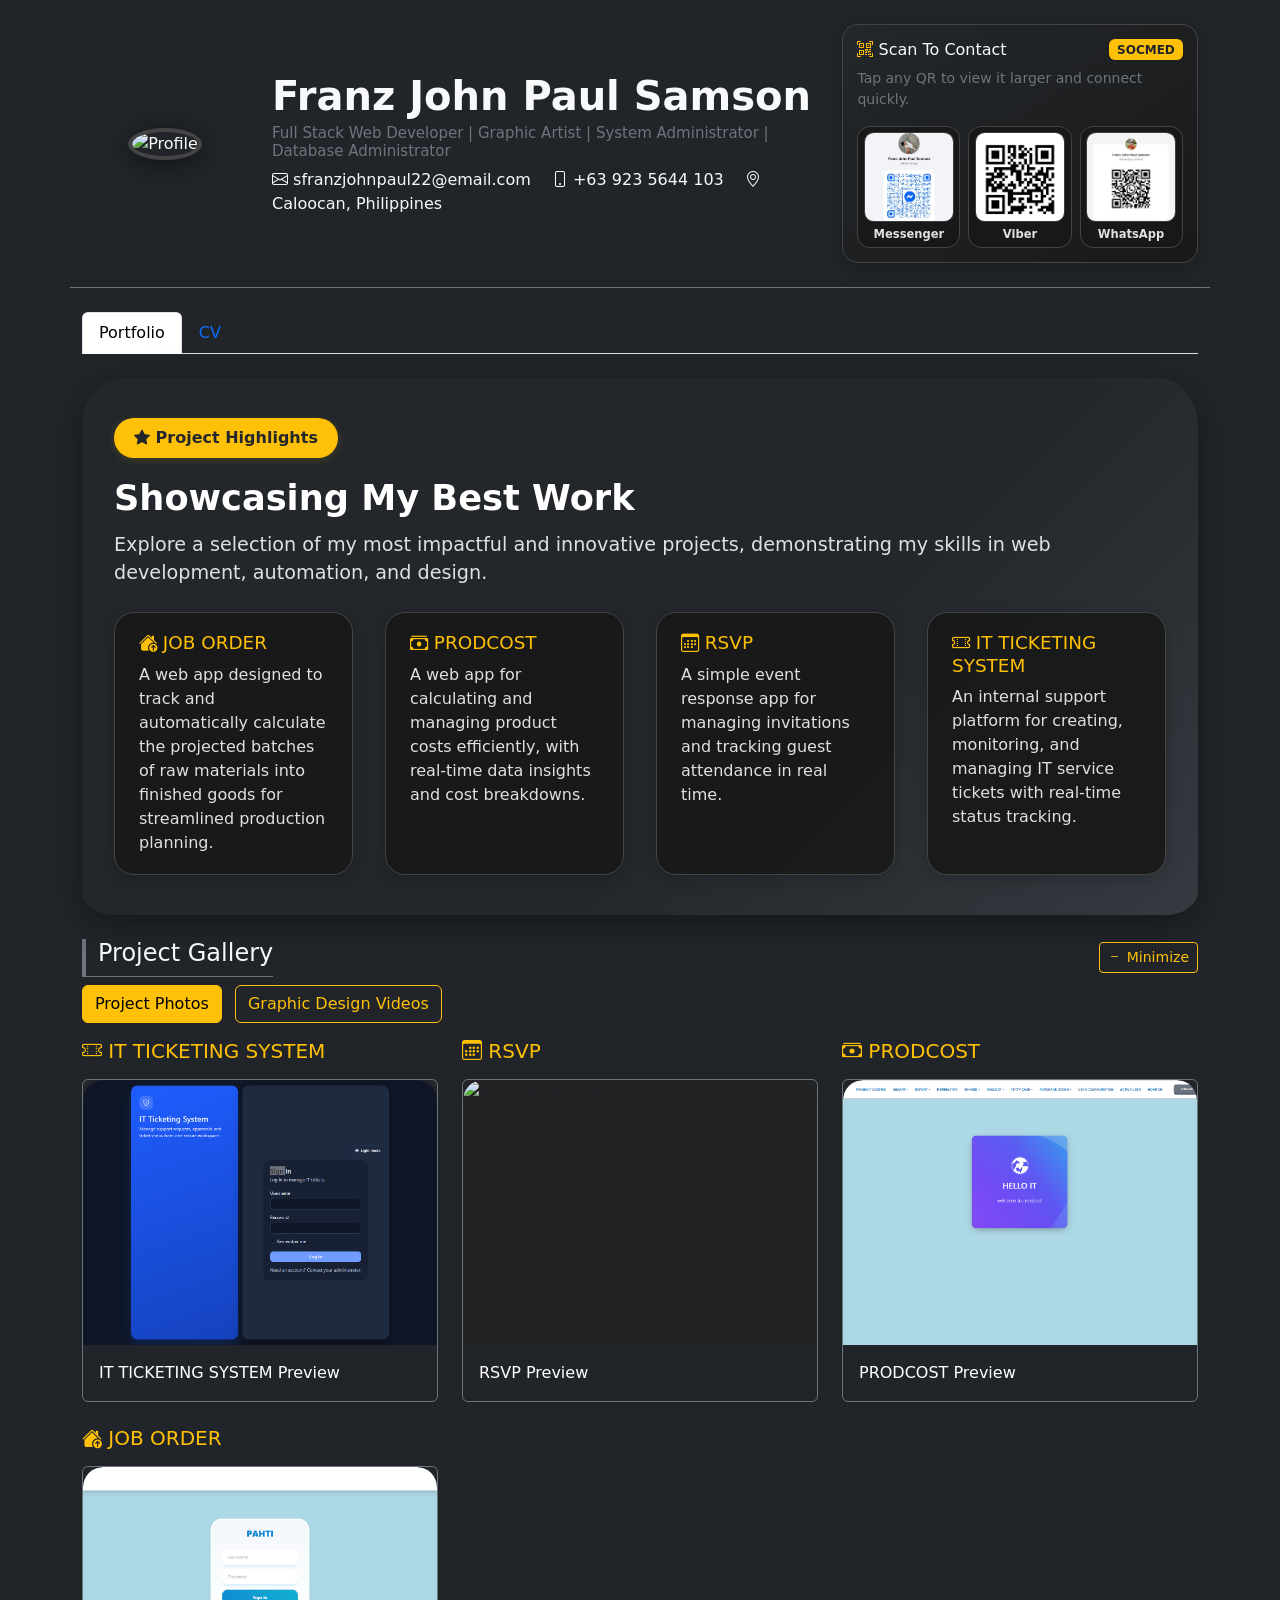
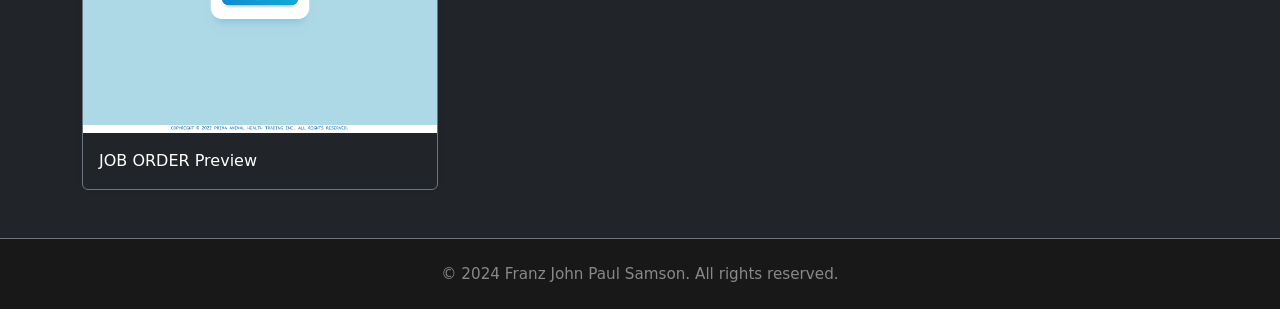
==== commit 17bc1212: "Addl socmed contact and new project" ====
--- a/index.html
+++ b/index.html
@@ -15,7 +15,7 @@
             <div class="col-md-2 text-center mb-3 mb-md-0">
                 <img src="image/grad.jpg" alt="Profile" class="rounded-circle img-fluid profile-img">
             </div>
-            <div class="col-md-7">
+            <div class="col-md-6">
                 <h1 class="fw-bold mb-1">Franz John Paul Samson</h1>
                 <h5 class="text-secondary mb-2" style="font-size: 15px;">Full Stack Web Developer | Graphic Artist | System Administrator | Database Administrator</h5>
                 <p class="mb-0">
@@ -23,6 +23,59 @@
                     <span class="me-3"><i class="bi bi-phone"></i> +63 923 5644 103</span>
                     <span><i class="bi bi-geo-alt"></i> Caloocan, Philippines</span>
                 </p>
+            </div>
+            <div class="col-md-4 mt-3 mt-md-0">
+                <div class="contact-qr-card">
+                    <div class="d-flex align-items-center justify-content-between mb-2">
+                        <h6 class="mb-0"><i class="bi bi-qr-code-scan text-warning"></i> Scan To Contact</h6>
+                        <span class="badge text-bg-warning text-dark">SOCMED</span>
+                    </div>
+                    <p class="text-secondary small mb-3">Tap any QR to view it larger and connect quickly.</p>
+                    <div class="row g-2">
+                        <div class="col-4">
+                            <button
+                                type="button"
+                                class="qr-contact-btn"
+                                data-bs-toggle="modal"
+                                data-bs-target="#contactQrModal"
+                                data-qr-src="image/contactQr/messenger QR.jpeg"
+                                data-qr-label="Messenger"
+                                data-qr-note="Message me directly on Messenger."
+                            >
+                                <img src="image/contactQr/messenger QR.jpeg" alt="Messenger QR" class="qr-thumb-img">
+                                <span class="qr-platform-name">Messenger</span>
+                            </button>
+                        </div>
+                        <div class="col-4">
+                            <button
+                                type="button"
+                                class="qr-contact-btn"
+                                data-bs-toggle="modal"
+                                data-bs-target="#contactQrModal"
+                                data-qr-src="image/contactQr/viber QR.JPG"
+                                data-qr-label="Viber"
+                                data-qr-note="Reach me on Viber for quick calls or chat."
+                            >
+                                <img src="image/contactQr/viber QR.JPG" alt="Viber QR" class="qr-thumb-img">
+                                <span class="qr-platform-name">Viber</span>
+                            </button>
+                        </div>
+                        <div class="col-4">
+                            <button
+                                type="button"
+                                class="qr-contact-btn"
+                                data-bs-toggle="modal"
+                                data-bs-target="#contactQrModal"
+                                data-qr-src="image/contactQr/whats up QR.jpeg"
+                                data-qr-label="WhatsApp"
+                                data-qr-note="Send me a message on WhatsApp."
+                            >
+                                <img src="image/contactQr/whats up QR.jpeg" alt="WhatsApp QR" class="qr-thumb-img">
+                                <span class="qr-platform-name">WhatsApp</span>
+                            </button>
+                        </div>
+                    </div>
+                </div>
             </div>
         </div>
     </header>
@@ -62,6 +115,10 @@
                             <h5><i class="bi bi-calendar3"></i> RSVP</h5>
                             <p>A simple event response app for managing invitations and tracking guest attendance in real time.</p>
                         </div>
+                        <div class="banner-project-card">
+                            <h5><i class="bi bi-ticket-perforated"></i> IT TICKETING SYSTEM</h5>
+                            <p>An internal support platform for creating, monitoring, and managing IT service tickets with real-time status tracking.</p>
+                        </div>
                     </div>
                 </section>
                 <!-- Project Images Gallery Section -->
@@ -79,7 +136,7 @@
                     <div id="galleryContent">
                         <div id="galleryPhotosContent" class="row g-4">
                             <!-- JOB ORDER Gallery -->
-                            <div class="col-12 col-lg-4">
+                            <div class="col-12 col-lg-4 order-4">
                                 <h3 class="h5 text-warning mb-3"><i class="bi bi-house-up-fill"></i> JOB ORDER</h3>
                                 <div class="row g-4">
                                     <div class="col-12">
@@ -116,7 +173,7 @@
                             </div>
 
                             <!-- PRODCOST Gallery -->
-                            <div class="col-12 col-lg-4">
+                            <div class="col-12 col-lg-4 order-3">
                                 <h3 class="h5 text-warning mb-3"><i class="bi bi-cash-stack"></i> PRODCOST</h3>
                                 <div class="row g-4">
                                     <div class="col-12">
@@ -149,7 +206,7 @@
                             </div>
 
                             <!-- RSVP Gallery -->
-                            <div class="col-12 col-lg-4">
+                            <div class="col-12 col-lg-4 order-2">
                                 <h3 class="h5 text-warning mb-3"><i class="bi bi-calendar3"></i> RSVP</h3>
                                 <div class="row g-4">
                                     <div class="col-12">
@@ -177,6 +234,45 @@
                                 </div>
                                 <img class="gallery-img d-none" src="image/RSVP/dashBoardTracking.png" alt="RSVP dashboard tracking" data-gallery-group="rsvp" data-img-src="image/RSVP/dashBoardTracking.png" data-img-caption="RSVP" data-img-description="Dashboard tracking view in the RSVP app.">
                             </div>
+
+                            <!-- IT TICKETING SYSTEM Gallery -->
+                            <div class="col-12 col-lg-4 order-1">
+                                <h3 class="h5 text-warning mb-3"><i class="bi bi-ticket-perforated"></i> IT TICKETING SYSTEM</h3>
+                                <div class="row g-4">
+                                    <div class="col-12">
+                                        <div class="card gallery-anim-card bg-dark border-secondary shadow-sm">
+                                            <div class="gallery-img-wrapper">
+                                                <img
+                                                    src="image/itTicketing/LOG IN DARK MODE.png"
+                                                    class="gallery-img"
+                                                    alt="IT TICKETING SYSTEM login dark mode"
+                                                    data-gallery-group="itticketing"
+                                                    data-img-src="image/itTicketing/LOG IN DARK MODE.png"
+                                                    data-img-caption="IT TICKETING SYSTEM"
+                                                    data-img-description="Dark mode login screen of the IT TICKETING SYSTEM."
+                                                    data-bs-toggle="modal"
+                                                    data-bs-target="#galleryModal"
+                                                >
+                                                <div class="gallery-img-overlay"><i class="bi bi-arrows-fullscreen"></i></div>
+                                            </div>
+                                            <div class="card-body">
+                                                <p class="card-text">IT TICKETING SYSTEM Preview</p>
+                                            </div>
+                                        </div>
+                                    </div>
+                                </div>
+                                <img class="gallery-img d-none" src="image/itTicketing/LOG IN LIGHT MODE.png" alt="IT TICKETING SYSTEM login light mode" data-gallery-group="itticketing" data-img-src="image/itTicketing/LOG IN LIGHT MODE.png" data-img-caption="IT TICKETING SYSTEM" data-img-description="Light mode login screen of the IT TICKETING SYSTEM.">
+                                <img class="gallery-img d-none" src="image/itTicketing/CREATE TICKET DARK MODE.png" alt="IT TICKETING SYSTEM create ticket dark mode" data-gallery-group="itticketing" data-img-src="image/itTicketing/CREATE TICKET DARK MODE.png" data-img-caption="IT TICKETING SYSTEM" data-img-description="Dark mode create ticket form for submitting IT support concerns.">
+                                <img class="gallery-img d-none" src="image/itTicketing/CREATE TICKET LIGHT MODE.png" alt="IT TICKETING SYSTEM create ticket light mode" data-gallery-group="itticketing" data-img-src="image/itTicketing/CREATE TICKET LIGHT MODE.png" data-img-caption="IT TICKETING SYSTEM" data-img-description="Light mode create ticket workflow for new requests.">
+                                <img class="gallery-img d-none" src="image/itTicketing/TICKETS DARK MODE.png" alt="IT TICKETING SYSTEM tickets dark mode" data-gallery-group="itticketing" data-img-src="image/itTicketing/TICKETS DARK MODE.png" data-img-caption="IT TICKETING SYSTEM" data-img-description="Dark mode ticket list showing submitted and active issues.">
+                                <img class="gallery-img d-none" src="image/itTicketing/TICKETS LIGHT MODE.png" alt="IT TICKETING SYSTEM tickets light mode" data-gallery-group="itticketing" data-img-src="image/itTicketing/TICKETS LIGHT MODE.png" data-img-caption="IT TICKETING SYSTEM" data-img-description="Light mode ticket list for tracking issue progress.">
+                                <img class="gallery-img d-none" src="image/itTicketing/IT MONITORING DARK MODE.png" alt="IT TICKETING SYSTEM monitoring dark mode" data-gallery-group="itticketing" data-img-src="image/itTicketing/IT MONITORING DARK MODE.png" data-img-caption="IT TICKETING SYSTEM" data-img-description="Dark mode IT monitoring dashboard for active services and alerts.">
+                                <img class="gallery-img d-none" src="image/itTicketing/IT MONITORING LIGHT MODE.png" alt="IT TICKETING SYSTEM monitoring light mode" data-gallery-group="itticketing" data-img-src="image/itTicketing/IT MONITORING LIGHT MODE.png" data-img-caption="IT TICKETING SYSTEM" data-img-description="Light mode IT monitoring view for service health updates.">
+                                <img class="gallery-img d-none" src="image/itTicketing/CALENDAR DARK MODE.png" alt="IT TICKETING SYSTEM calendar dark mode" data-gallery-group="itticketing" data-img-src="image/itTicketing/CALENDAR DARK MODE.png" data-img-caption="IT TICKETING SYSTEM" data-img-description="Dark mode calendar for scheduling ticket tasks and deadlines.">
+                                <img class="gallery-img d-none" src="image/itTicketing/CALENDAR LIGHT MODE.png" alt="IT TICKETING SYSTEM calendar light mode" data-gallery-group="itticketing" data-img-src="image/itTicketing/CALENDAR LIGHT MODE.png" data-img-caption="IT TICKETING SYSTEM" data-img-description="Light mode calendar view for planned IT support activities.">
+                                <img class="gallery-img d-none" src="image/itTicketing/USERS DASH BOARD DARK MODE.png" alt="IT TICKETING SYSTEM users dashboard dark mode" data-gallery-group="itticketing" data-img-src="image/itTicketing/USERS DASH BOARD DARK MODE.png" data-img-caption="IT TICKETING SYSTEM" data-img-description="Dark mode user dashboard highlighting personal ticket activity.">
+                                <img class="gallery-img d-none" src="image/itTicketing/USER DASH BOARD LIGHT MODE.png" alt="IT TICKETING SYSTEM user dashboard light mode" data-gallery-group="itticketing" data-img-src="image/itTicketing/USER DASH BOARD LIGHT MODE.png" data-img-caption="IT TICKETING SYSTEM" data-img-description="Light mode user dashboard with support request summaries.">
+                            </div>
                         </div>
                         <!-- Video Gallery Content -->
                         <div id="galleryVideosContent" style="display: none;">
@@ -233,26 +329,14 @@
                         </div>
                     </div>
                 </section>
-                <!-- map section -->
-                <section id="portfolioMapSection" class="mb-5">
-                    <div class="map-banner-container mb-4">
-                        <h2 class="h4 border-bottom border-secondary pb-2 mb-3">Location Map</h2>
-                        <div class="map-banner">
-                            <iframe
-                                src="https://www.google.com/maps?q=West+Minister+Tradition+Church,+Caloocan+City,+Philippines&output=embed"
-                                width="100%" height="350"
-                                style="border:0; filter: grayscale(100%) brightness(0.7) contrast(1.2);"
-                                allowfullscreen="" loading="lazy" referrerpolicy="no-referrer-when-downgrade">
-                            </iframe>
-                        </div>
-                        <div class="text-secondary mt-2">
-                            <i class="bi bi-geo-alt"></i> West Minister Tradition Church, Caloocan City, Philippines
-                        </div>
-                    </div>
-                </section>
             </div>
             <!-- CV Tab -->
             <div class="tab-pane fade" id="cv" role="tabpanel" aria-labelledby="cv-tab">
+                <div class="d-flex justify-content-end mb-3">
+                    <a href="cv-download.html" target="_blank" rel="noopener" class="btn btn-outline-warning btn-sm">
+                        <i class="bi bi-file-earmark-arrow-down"></i> Download CV
+                    </a>
+                </div>
                 <div id="cv-scrollable" class="mt-3">
                     <!-- Profile Section -->
                     <section class="mb-4">
@@ -404,6 +488,20 @@
             </div>
         </div>
     </div>
+    <div class="modal fade" id="contactQrModal" tabindex="-1" aria-labelledby="contactQrModalLabel" aria-hidden="true">
+        <div class="modal-dialog modal-dialog-centered">
+            <div class="modal-content bg-dark text-light border-secondary">
+                <div class="modal-header border-secondary">
+                    <h5 class="modal-title" id="contactQrModalLabel">Contact QR</h5>
+                    <button type="button" class="btn-close btn-close-white" data-bs-dismiss="modal" aria-label="Close"></button>
+                </div>
+                <div class="modal-body text-center">
+                    <img id="contactQrModalImg" src="" alt="Contact QR" class="contact-qr-modal-img mb-3">
+                    <p id="contactQrModalNote" class="text-secondary mb-0"></p>
+                </div>
+            </div>
+        </div>
+    </div>
     <!-- Bootstrap & Script -->
     <script src="https://cdn.jsdelivr.net/npm/bootstrap@5.3.3/dist/js/bootstrap.bundle.min.js"></script>
     <script src="script.js"></script>
--- a/styles.css
+++ b/styles.css
@@ -289,6 +289,59 @@
     color: white;
 }
 
+.contact-qr-card {
+    background: linear-gradient(145deg, rgba(35,39,43,0.95), rgba(24,24,24,0.95));
+    border: 1px solid #444;
+    border-radius: 1rem;
+    padding: 0.9rem;
+    box-shadow: 0 6px 20px rgba(0,0,0,0.22);
+}
+
+.qr-contact-btn {
+    width: 100%;
+    border: 1px solid #444;
+    border-radius: 0.8rem;
+    background: rgba(24,24,24,0.9);
+    padding: 0.35rem;
+    color: #fff;
+    text-align: center;
+    transition: transform 0.2s ease, border-color 0.2s ease, box-shadow 0.2s ease;
+}
+
+.qr-contact-btn:hover,
+.qr-contact-btn:focus-visible {
+    transform: translateY(-2px);
+    border-color: #ffc107;
+    box-shadow: 0 6px 16px rgba(255,193,7,0.18);
+    outline: none;
+}
+
+.qr-thumb-img {
+    width: 100%;
+    aspect-ratio: 1/1;
+    object-fit: cover;
+    border-radius: 0.6rem;
+    border: 1px solid #3b3f44;
+    display: block;
+}
+
+.qr-platform-name {
+    display: block;
+    margin-top: 0.35rem;
+    font-size: 0.72rem;
+    font-weight: 600;
+    color: #e0e0e0;
+    line-height: 1.15;
+}
+
+.contact-qr-modal-img {
+    width: 100%;
+    max-width: 320px;
+    border-radius: 0.9rem;
+    border: 1px solid #444;
+    box-shadow: 0 8px 24px rgba(0,0,0,0.35);
+}
+
 /* Responsive Tweaks */
 
 @media (max-width: 768px) {
@@ -310,4 +363,8 @@
         width: 120px;
         height: 120px;
     }
+
+    .contact-qr-card {
+        margin-top: 0.2rem;
+    }
 }
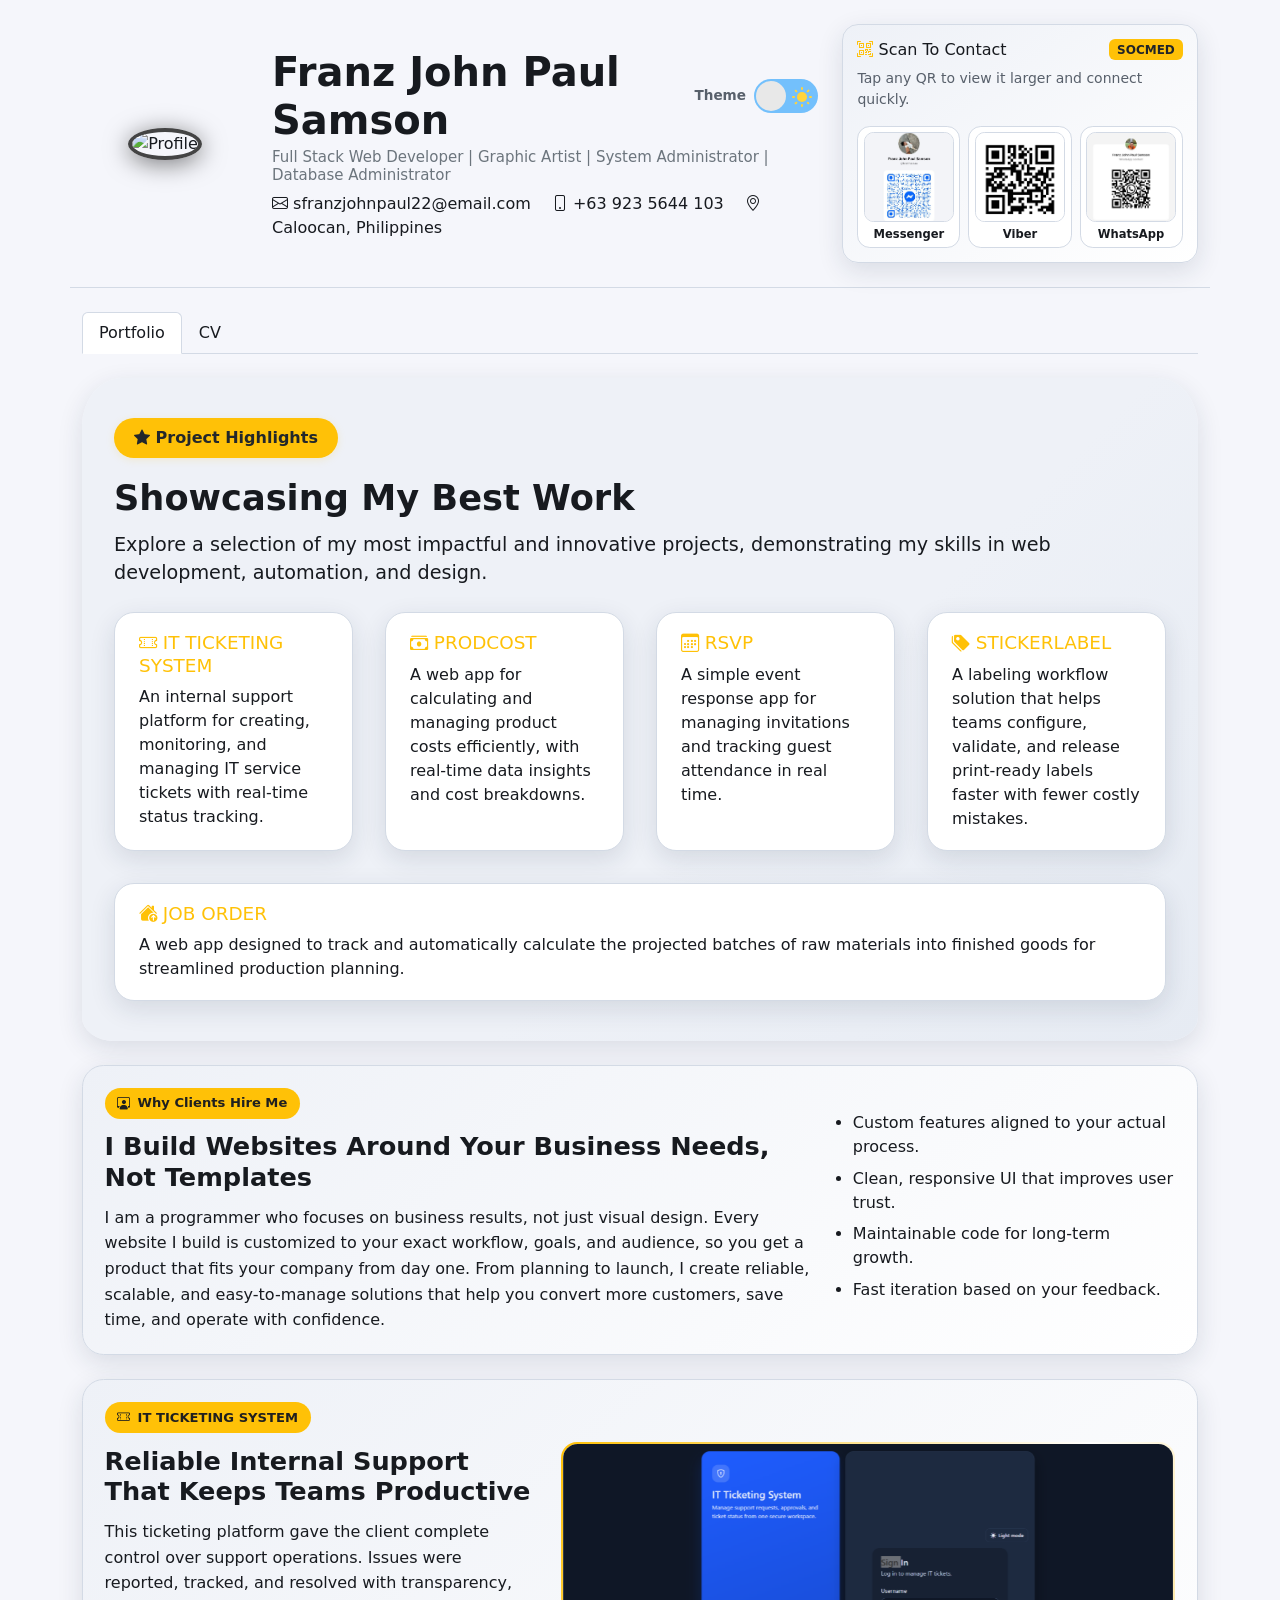
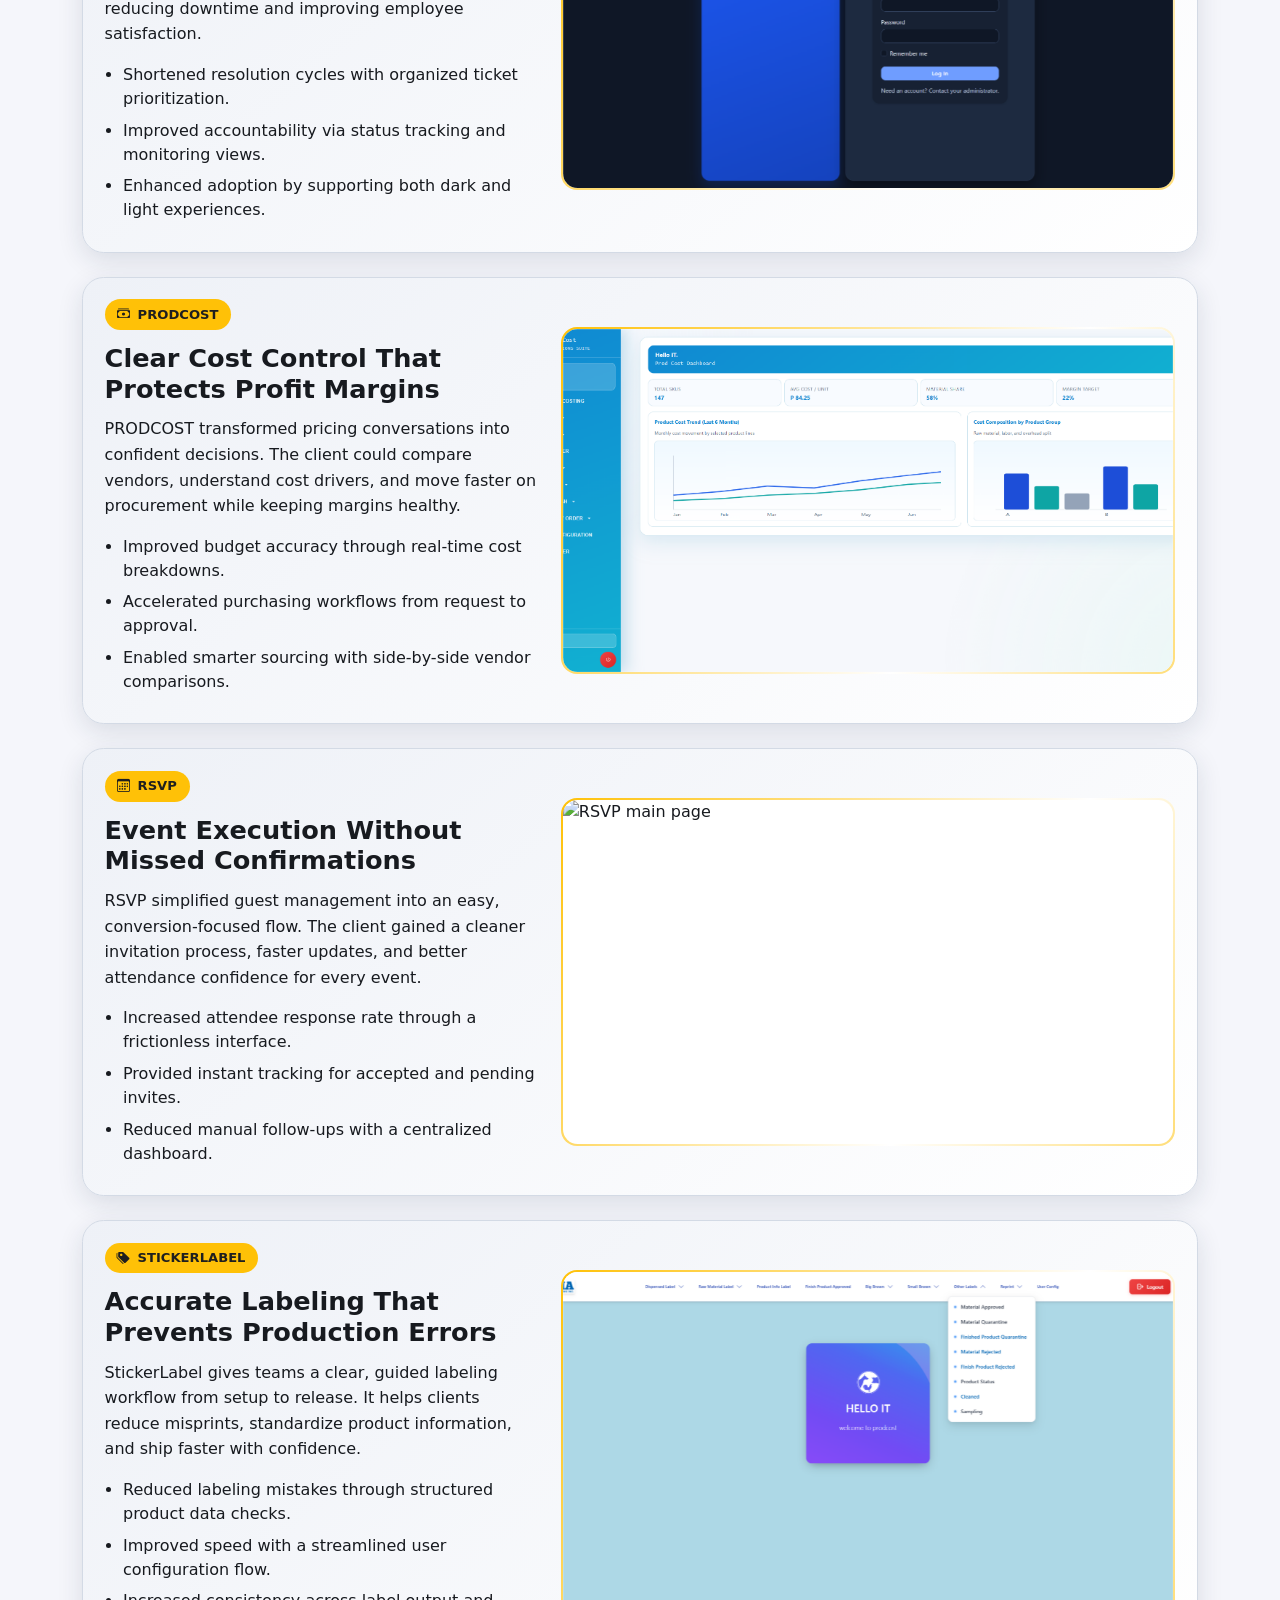
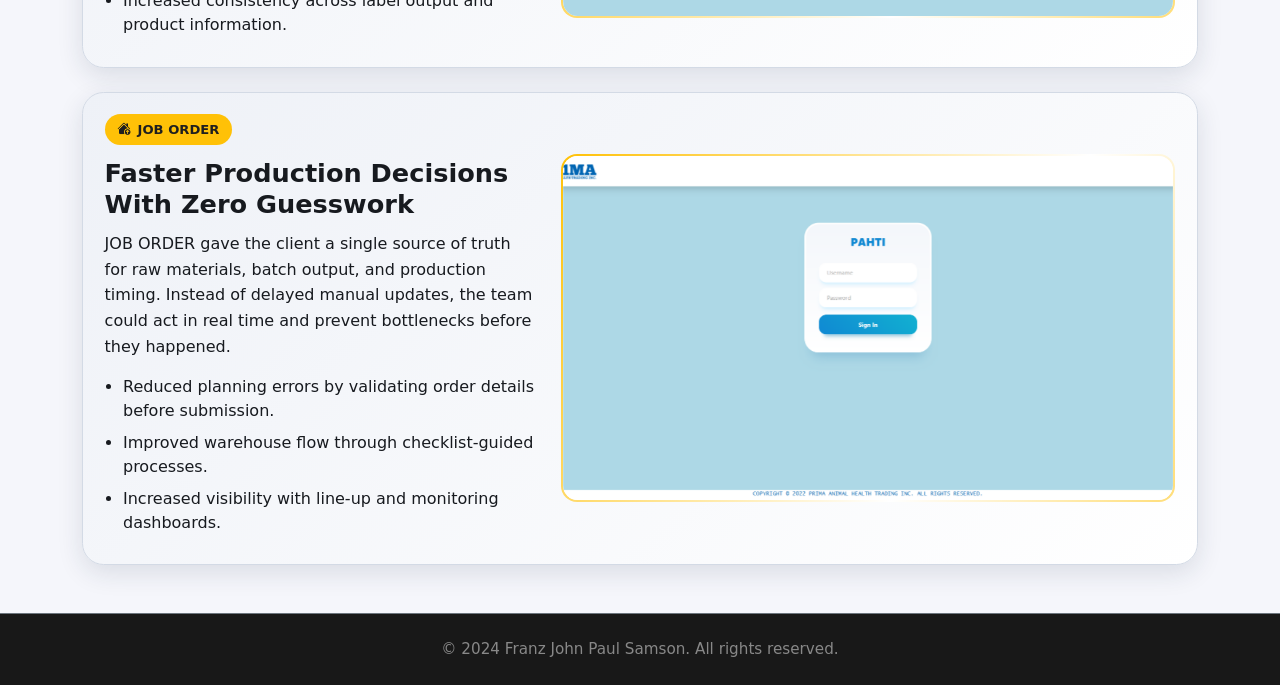
==== commit bffc862d: "Addl light mode and dark mode and change project UI" ====
--- a/index.html
+++ b/index.html
@@ -9,14 +9,29 @@
     <link rel="stylesheet" href="styles.css">
     <link rel="stylesheet" href="https://cdn.jsdelivr.net/npm/bootstrap-icons@1.11.3/font/bootstrap-icons.css">
 </head>
-<body class="bg-dark text-light">
+<body>
     <header class="container py-4 border-bottom border-secondary mb-4">
         <div class="row align-items-center">
             <div class="col-md-2 text-center mb-3 mb-md-0">
-                <img src="image/grad.jpg" alt="Profile" class="rounded-circle img-fluid profile-img">
+                <img src="image/grad.jpg" alt="Profile" class="rounded-circle img-fluid profile-img" id="profileThemeImage" data-light-src="image/grad.jpg" data-dark-src="image/grad-nightmode.png">
             </div>
             <div class="col-md-6">
-                <h1 class="fw-bold mb-1">Franz John Paul Samson</h1>
+                <div class="name-theme-row mb-1">
+                    <h1 class="fw-bold mb-0">Franz John Paul Samson</h1>
+                    <div class="theme-toggle-wrap" aria-label="Theme switcher">
+                        <span class="theme-toggle-label me-2">Theme</span>
+                        <label class="switch" for="themeToggle" title="Toggle dark mode">
+                            <span class="sun">
+                                <svg xmlns="http://www.w3.org/2000/svg" viewBox="0 0 24 24"><g fill="#ffd43b"><circle r="5" cy="12" cx="12"></circle><path d="m21 13h-1a1 1 0 0 1 0-2h1a1 1 0 0 1 0 2zm-17 0h-1a1 1 0 0 1 0-2h1a1 1 0 0 1 0 2zm13.66-5.66a1 1 0 0 1 -.66-.29 1 1 0 0 1 0-1.41l.71-.71a1 1 0 1 1 1.41 1.41l-.71.71a1 1 0 0 1 -.75.29zm-12.02 12.02a1 1 0 0 1 -.71-.29 1 1 0 0 1 0-1.41l.71-.66a1 1 0 0 1 1.41 1.41l-.71.71a1 1 0 0 1 -.7.24zm6.36-14.36a1 1 0 0 1 -1-1v-1a1 1 0 0 1 2 0v1a1 1 0 0 1 -1 1zm0 17a1 1 0 0 1 -1-1v-1a1 1 0 0 1 2 0v1a1 1 0 0 1 -1 1zm-5.66-14.66a1 1 0 0 1 -.7-.29l-.71-.71a1 1 0 0 1 1.41-1.41l.71.71a1 1 0 0 1 0 1.41 1 1 0 0 1 -.71.29zm12.02 12.02a1 1 0 0 1 -.7-.29l-.66-.71a1 1 0 0 1 1.36-1.36l.71.71a1 1 0 0 1 0 1.41 1 1 0 0 1 -.71.24z"></path></g></svg>
+                            </span>
+                            <span class="moon">
+                                <svg xmlns="http://www.w3.org/2000/svg" viewBox="0 0 384 512"><path d="m223.5 32c-123.5 0-223.5 100.3-223.5 224s100 224 223.5 224c60.6 0 115.5-24.2 155.8-63.4 5-4.9 6.3-12.5 3.1-18.7s-10.1-9.7-17-8.5c-9.8 1.7-19.8 2.6-30.1 2.6-96.9 0-175.5-78.8-175.5-176 0-65.8 36-123.1 89.3-153.3 6.1-3.5 9.2-10.5 7.7-17.3s-7.3-11.9-14.3-12.5c-6.3-.5-12.6-.8-19-.8z"></path></svg>
+                            </span>
+                            <input type="checkbox" class="input" id="themeToggle" aria-label="Enable dark mode">
+                            <span class="slider"></span>
+                        </label>
+                    </div>
+                </div>
                 <h5 class="text-secondary mb-2" style="font-size: 15px;">Full Stack Web Developer | Graphic Artist | System Administrator | Database Administrator</h5>
                 <p class="mb-0">
                     <span class="me-3"><i class="bi bi-envelope"></i> sfranzjohnpaul22@email.com</span>
@@ -104,8 +119,8 @@
                     <p>Explore a selection of my most impactful and innovative projects, demonstrating my skills in web development, automation, and design.</p>
                     <div class="banner-projects">
                         <div class="banner-project-card">
-                            <h5><i class="bi bi-house-up-fill"></i> JOB ORDER</h5>
-                            <p>A web app designed to track and automatically calculate the projected batches of raw materials into finished goods for streamlined production planning.</p>
+                            <h5><i class="bi bi-ticket-perforated"></i> IT TICKETING SYSTEM</h5>
+                            <p>An internal support platform for creating, monitoring, and managing IT service tickets with real-time status tracking.</p>
                         </div>
                         <div class="banner-project-card">
                             <h5><i class="bi bi-cash-stack"></i> PRODCOST</h5>
@@ -116,214 +131,173 @@
                             <p>A simple event response app for managing invitations and tracking guest attendance in real time.</p>
                         </div>
                         <div class="banner-project-card">
-                            <h5><i class="bi bi-ticket-perforated"></i> IT TICKETING SYSTEM</h5>
-                            <p>An internal support platform for creating, monitoring, and managing IT service tickets with real-time status tracking.</p>
-                        </div>
-                    </div>
-                </section>
-                <!-- Project Images Gallery Section -->
-                <section class="mb-4">
-                    <div class="d-flex align-items-center justify-content-between mb-2">
-                        <h2 class="h4 border-bottom border-secondary pb-2 mb-0">Project Gallery</h2>
-                        <button id="galleryToggleBtn" class="btn btn-outline-warning btn-sm" type="button">
-                            <i class="bi bi-dash"></i> Minimize
-                        </button>
-                    </div>
-                    <div class="gallery-nav mb-3">
-                        <button id="galleryPhotosTab" class="btn btn-outline-warning active me-2" type="button">Project Photos</button>
-                        <button id="galleryVideosTab" class="btn btn-outline-warning" type="button">Graphic Design Videos</button>
-                    </div>
-                    <div id="galleryContent">
-                        <div id="galleryPhotosContent" class="row g-4">
-                            <!-- JOB ORDER Gallery -->
-                            <div class="col-12 col-lg-4 order-4">
-                                <h3 class="h5 text-warning mb-3"><i class="bi bi-house-up-fill"></i> JOB ORDER</h3>
-                                <div class="row g-4">
-                                    <div class="col-12">
-                                        <div class="card gallery-anim-card bg-dark border-secondary shadow-sm">
-                                            <div class="gallery-img-wrapper">
-                                                <img
-                                                    src="image/joborder/login.png"
-                                                    class="gallery-img"
-                                                    alt="JOB ORDER login"
-                                                    data-gallery-group="joborder"
-                                                    data-img-src="image/joborder/login.png"
-                                                    data-img-caption="JOB ORDER"
-                                                    data-img-description="Login screen of the JOB ORDER app."
-                                                    data-bs-toggle="modal"
-                                                    data-bs-target="#galleryModal"
-                                                >
-                                                <div class="gallery-img-overlay"><i class="bi bi-arrows-fullscreen"></i></div>
-                                            </div>
-                                            <div class="card-body">
-                                                <p class="card-text">JOB ORDER Preview</p>
-                                            </div>
-                                        </div>
-                                    </div>
+                            <h5><i class="bi bi-tags-fill"></i> STICKERLABEL</h5>
+                            <p>A labeling workflow solution that helps teams configure, validate, and release print-ready labels faster with fewer costly mistakes.</p>
+                        </div>
+                        <div class="banner-project-card">
+                            <h5><i class="bi bi-house-up-fill"></i> JOB ORDER</h5>
+                            <p>A web app designed to track and automatically calculate the projected batches of raw materials into finished goods for streamlined production planning.</p>
+                        </div>
+                    </div>
+                </section>
+                <section class="project-showcase mb-4">
+                    <div class="row g-4 align-items-center">
+                        <div class="col-lg-8">
+                            <span class="project-kicker"><i class="bi bi-person-workspace"></i> Why Clients Hire Me</span>
+                            <h3 class="project-title">I Build Websites Around Your Business Needs, Not Templates</h3>
+                            <p class="project-selling-copy mb-0">
+                                I am a programmer who focuses on business results, not just visual design. Every website I build is customized to your exact workflow, goals, and audience, so you get a product that fits your company from day one. From planning to launch, I create reliable, scalable, and easy-to-manage solutions that help you convert more customers, save time, and operate with confidence.
+                            </p>
+                        </div>
+                        <div class="col-lg-4">
+                            <ul class="project-impact-list mb-0">
+                                <li>Custom features aligned to your actual process.</li>
+                                <li>Clean, responsive UI that improves user trust.</li>
+                                <li>Maintainable code for long-term growth.</li>
+                                <li>Fast iteration based on your feedback.</li>
+                            </ul>
+                        </div>
+                    </div>
+                </section>
+                <section class="project-showcase mb-4">
+                    <div class="row g-4 align-items-center">
+                        <div class="col-lg-5">
+                            <span class="project-kicker"><i class="bi bi-ticket-perforated"></i> IT TICKETING SYSTEM</span>
+                            <h3 class="project-title">Reliable Internal Support That Keeps Teams Productive</h3>
+                            <p class="project-selling-copy">
+                                This ticketing platform gave the client complete control over support operations. Issues were reported, tracked, and resolved with transparency, reducing downtime and improving employee satisfaction.
+                            </p>
+                            <ul class="project-impact-list">
+                                <li>Shortened resolution cycles with organized ticket prioritization.</li>
+                                <li>Improved accountability via status tracking and monitoring views.</li>
+                                <li>Enhanced adoption by supporting both dark and light experiences.</li>
+                            </ul>
+                        </div>
+                        <div class="col-lg-7">
+                            <div id="itTicketingCarousel" class="carousel slide continuous-border-carousel" data-bs-ride="carousel" data-bs-interval="2300" data-bs-pause="false">
+                                <div class="carousel-inner">
+                                    <div class="carousel-item active"><img src="image/itTicketing/LOG IN DARK MODE.png" class="d-block w-100 project-carousel-img" alt="IT TICKETING SYSTEM login dark mode"></div>
+                                    <div class="carousel-item"><img src="image/itTicketing/LOG IN LIGHT MODE.png" class="d-block w-100 project-carousel-img" alt="IT TICKETING SYSTEM login light mode"></div>
+                                    <div class="carousel-item"><img src="image/itTicketing/CREATE TICKET DARK MODE.png" class="d-block w-100 project-carousel-img" alt="IT TICKETING SYSTEM create ticket dark mode"></div>
+                                    <div class="carousel-item"><img src="image/itTicketing/CREATE TICKET LIGHT MODE.png" class="d-block w-100 project-carousel-img" alt="IT TICKETING SYSTEM create ticket light mode"></div>
+                                    <div class="carousel-item"><img src="image/itTicketing/TICKETS DARK MODE.png" class="d-block w-100 project-carousel-img" alt="IT TICKETING SYSTEM tickets dark mode"></div>
+                                    <div class="carousel-item"><img src="image/itTicketing/TICKETS LIGHT MODE.png" class="d-block w-100 project-carousel-img" alt="IT TICKETING SYSTEM tickets light mode"></div>
+                                    <div class="carousel-item"><img src="image/itTicketing/IT MONITORING DARK MODE.png" class="d-block w-100 project-carousel-img" alt="IT TICKETING SYSTEM monitoring dark mode"></div>
+                                    <div class="carousel-item"><img src="image/itTicketing/IT MONITORING LIGHT MODE.png" class="d-block w-100 project-carousel-img" alt="IT TICKETING SYSTEM monitoring light mode"></div>
+                                    <div class="carousel-item"><img src="image/itTicketing/CALENDAR DARK MODE.png" class="d-block w-100 project-carousel-img" alt="IT TICKETING SYSTEM calendar dark mode"></div>
+                                    <div class="carousel-item"><img src="image/itTicketing/CALENDAR LIGHT MODE.png" class="d-block w-100 project-carousel-img" alt="IT TICKETING SYSTEM calendar light mode"></div>
+                                    <div class="carousel-item"><img src="image/itTicketing/USERS DASH BOARD DARK MODE.png" class="d-block w-100 project-carousel-img" alt="IT TICKETING SYSTEM users dashboard dark mode"></div>
+                                    <div class="carousel-item"><img src="image/itTicketing/USER DASH BOARD LIGHT MODE.png" class="d-block w-100 project-carousel-img" alt="IT TICKETING SYSTEM user dashboard light mode"></div>
                                 </div>
-                                <img class="gallery-img d-none" src="image/joborder/createdOrderValidation.png" alt="JOB ORDER created order validation" data-gallery-group="joborder" data-img-src="image/joborder/createdOrderValidation.png" data-img-caption="JOB ORDER" data-img-description="Created order validation page in the JOB ORDER system.">
-                                <img class="gallery-img d-none" src="image/joborder/joborderDetailsSubmition.png" alt="JOB ORDER details submission" data-gallery-group="joborder" data-img-src="image/joborder/joborderDetailsSubmition.png" data-img-caption="JOB ORDER" data-img-description="Order details submission screen for JOB ORDER.">
-                                <img class="gallery-img d-none" src="image/joborder/jobOrderLineUp.png" alt="JOB ORDER line up" data-gallery-group="joborder" data-img-src="image/joborder/jobOrderLineUp.png" data-img-caption="JOB ORDER" data-img-description="Line-up dashboard for tracking scheduled job orders.">
-                                <img class="gallery-img d-none" src="image/joborder/monitoringLogs.png" alt="JOB ORDER monitoring logs" data-gallery-group="joborder" data-img-src="image/joborder/monitoringLogs.png" data-img-caption="JOB ORDER" data-img-description="Monitoring logs view for JOB ORDER activities.">
-                                <img class="gallery-img d-none" src="image/joborder/onlineUsers.png" alt="JOB ORDER online users" data-gallery-group="joborder" data-img-src="image/joborder/onlineUsers.png" data-img-caption="JOB ORDER" data-img-description="Online users panel in the JOB ORDER app.">
-                                <img class="gallery-img d-none" src="image/joborder/productBatchMonitoring.png" alt="JOB ORDER product batch monitoring" data-gallery-group="joborder" data-img-src="image/joborder/productBatchMonitoring.png" data-img-caption="JOB ORDER" data-img-description="Product batch monitoring screen for production tracking.">
-                                <img class="gallery-img d-none" src="image/joborder/productOrderCreation.png" alt="JOB ORDER product order creation" data-gallery-group="joborder" data-img-src="image/joborder/productOrderCreation.png" data-img-caption="JOB ORDER" data-img-description="Product order creation form in the JOB ORDER module.">
-                                <img class="gallery-img d-none" src="image/joborder/productWarehouseProcess.png" alt="JOB ORDER warehouse process" data-gallery-group="joborder" data-img-src="image/joborder/productWarehouseProcess.png" data-img-caption="JOB ORDER" data-img-description="Warehouse process workflow in JOB ORDER.">
-                                <img class="gallery-img d-none" src="image/joborder/productWarehouseProcessChecklisst.png" alt="JOB ORDER warehouse process checklist" data-gallery-group="joborder" data-img-src="image/joborder/productWarehouseProcessChecklisst.png" data-img-caption="JOB ORDER" data-img-description="Warehouse process checklist view in JOB ORDER.">
-                            </div>
-
-                            <!-- PRODCOST Gallery -->
-                            <div class="col-12 col-lg-4 order-3">
-                                <h3 class="h5 text-warning mb-3"><i class="bi bi-cash-stack"></i> PRODCOST</h3>
-                                <div class="row g-4">
-                                    <div class="col-12">
-                                        <div class="card gallery-anim-card bg-dark border-secondary shadow-sm">
-                                            <div class="gallery-img-wrapper">
-                                                <img
-                                                    src="image/prodcostImg/dashboard.png"
-                                                    class="gallery-img"
-                                                    alt="PRODCOST dashboard"
-                                                    data-gallery-group="prodcost"
-                                                    data-img-src="image/prodcostImg/dashboard.png"
-                                                    data-img-caption="PRODCOST"
-                                                    data-img-description="Dashboard view of the PRODCOST system."
-                                                    data-bs-toggle="modal"
-                                                    data-bs-target="#galleryModal"
-                                                >
-                                                <div class="gallery-img-overlay"><i class="bi bi-arrows-fullscreen"></i></div>
-                                            </div>
-                                            <div class="card-body">
-                                                <p class="card-text">PRODCOST Preview</p>
-                                            </div>
-                                        </div>
-                                    </div>
+                            </div>
+                        </div>
+                    </div>
+                </section>
+
+                <section class="project-showcase mb-4">
+                    <div class="row g-4 align-items-center">
+                        <div class="col-lg-5">
+                            <span class="project-kicker"><i class="bi bi-cash-stack"></i> PRODCOST</span>
+                            <h3 class="project-title">Clear Cost Control That Protects Profit Margins</h3>
+                            <p class="project-selling-copy">
+                                PRODCOST transformed pricing conversations into confident decisions. The client could compare vendors, understand cost drivers, and move faster on procurement while keeping margins healthy.
+                            </p>
+                            <ul class="project-impact-list">
+                                <li>Improved budget accuracy through real-time cost breakdowns.</li>
+                                <li>Accelerated purchasing workflows from request to approval.</li>
+                                <li>Enabled smarter sourcing with side-by-side vendor comparisons.</li>
+                            </ul>
+                        </div>
+                        <div class="col-lg-7">
+                            <div id="prodcostCarousel" class="carousel slide continuous-border-carousel" data-bs-ride="carousel" data-bs-interval="2500" data-bs-pause="false">
+                                <div class="carousel-inner">
+                                    <div class="carousel-item active"><img src="image/prodcostImg/dashboard.png" class="d-block w-100 project-carousel-img" alt="PRODCOST dashboard"></div>
+                                    <div class="carousel-item"><img src="image/prodcostImg/supply-request.png" class="d-block w-100 project-carousel-img" alt="PRODCOST supply request"></div>
                                 </div>
-                                <img class="gallery-img d-none" src="image/prodcostImg/login.png" alt="PRODCOST login" data-gallery-group="prodcost" data-img-src="image/prodcostImg/login.png" data-img-caption="PRODCOST" data-img-description="Login screen of the PRODCOST app.">
-                                <img class="gallery-img d-none" src="image/prodcostImg/createItem.png" alt="PRODCOST create item" data-gallery-group="prodcost" data-img-src="image/prodcostImg/createItem.png" data-img-caption="PRODCOST" data-img-description="Create item form for adding products.">
-                                <img class="gallery-img d-none" src="image/prodcostImg/createRequest.png" alt="PRODCOST create request" data-gallery-group="prodcost" data-img-src="image/prodcostImg/createRequest.png" data-img-caption="PRODCOST" data-img-description="The creation of request for supplies, raw materials, and other company needs.">
-                                <img class="gallery-img d-none" src="image/prodcostImg/requestToPurchase.png" alt="PRODCOST request to purchase" data-gallery-group="prodcost" data-img-src="image/prodcostImg/requestToPurchase.png" data-img-caption="PRODCOST" data-img-description="Request-to-purchase workflow page.">
-                                <img class="gallery-img d-none" src="image/prodcostImg/canvas.png" alt="PRODCOST canvas" data-gallery-group="prodcost" data-img-src="image/prodcostImg/canvas.png" data-img-caption="PRODCOST" data-img-description="Canvas for selecting vendors and comparing item prices across different vendors.">
-                            </div>
-
-                            <!-- RSVP Gallery -->
-                            <div class="col-12 col-lg-4 order-2">
-                                <h3 class="h5 text-warning mb-3"><i class="bi bi-calendar3"></i> RSVP</h3>
-                                <div class="row g-4">
-                                    <div class="col-12">
-                                        <div class="card gallery-anim-card bg-dark border-secondary shadow-sm">
-                                            <div class="gallery-img-wrapper">
-                                                <img
-                                                    src="image/RSVP/mainPageRsvp.png"
-                                                    class="gallery-img"
-                                                    alt="RSVP main page"
-                                                    data-gallery-group="rsvp"
-                                                    data-img-src="image/RSVP/mainPageRsvp.png"
-                                                    data-img-caption="RSVP"
-                                                    data-img-description="Main page of the RSVP app."
-                                                    data-img-long="true"
-                                                    data-bs-toggle="modal"
-                                                    data-bs-target="#galleryModal"
-                                                >
-                                                <div class="gallery-img-overlay"><i class="bi bi-arrows-fullscreen"></i></div>
-                                            </div>
-                                            <div class="card-body">
-                                                <p class="card-text">RSVP Preview</p>
-                                            </div>
-                                        </div>
-                                    </div>
+                            </div>
+                        </div>
+                    </div>
+                </section>
+
+                <section class="project-showcase mb-4">
+                    <div class="row g-4 align-items-center">
+                        <div class="col-lg-5">
+                            <span class="project-kicker"><i class="bi bi-calendar3"></i> RSVP</span>
+                            <h3 class="project-title">Event Execution Without Missed Confirmations</h3>
+                            <p class="project-selling-copy">
+                                RSVP simplified guest management into an easy, conversion-focused flow. The client gained a cleaner invitation process, faster updates, and better attendance confidence for every event.
+                            </p>
+                            <ul class="project-impact-list">
+                                <li>Increased attendee response rate through a frictionless interface.</li>
+                                <li>Provided instant tracking for accepted and pending invites.</li>
+                                <li>Reduced manual follow-ups with a centralized dashboard.</li>
+                            </ul>
+                        </div>
+                        <div class="col-lg-7">
+                            <div id="rsvpCarousel" class="carousel slide continuous-border-carousel" data-bs-ride="carousel" data-bs-interval="2700" data-bs-pause="false">
+                                <div class="carousel-inner">
+                                    <div class="carousel-item active"><img src="image/RSVP/mainPageRsvp.png" class="d-block w-100 project-carousel-img" alt="RSVP main page" data-expand-long="true"></div>
+                                    <div class="carousel-item"><img src="image/RSVP/dashBoardTracking.png" class="d-block w-100 project-carousel-img" alt="RSVP dashboard tracking"></div>
                                 </div>
-                                <img class="gallery-img d-none" src="image/RSVP/dashBoardTracking.png" alt="RSVP dashboard tracking" data-gallery-group="rsvp" data-img-src="image/RSVP/dashBoardTracking.png" data-img-caption="RSVP" data-img-description="Dashboard tracking view in the RSVP app.">
-                            </div>
-
-                            <!-- IT TICKETING SYSTEM Gallery -->
-                            <div class="col-12 col-lg-4 order-1">
-                                <h3 class="h5 text-warning mb-3"><i class="bi bi-ticket-perforated"></i> IT TICKETING SYSTEM</h3>
-                                <div class="row g-4">
-                                    <div class="col-12">
-                                        <div class="card gallery-anim-card bg-dark border-secondary shadow-sm">
-                                            <div class="gallery-img-wrapper">
-                                                <img
-                                                    src="image/itTicketing/LOG IN DARK MODE.png"
-                                                    class="gallery-img"
-                                                    alt="IT TICKETING SYSTEM login dark mode"
-                                                    data-gallery-group="itticketing"
-                                                    data-img-src="image/itTicketing/LOG IN DARK MODE.png"
-                                                    data-img-caption="IT TICKETING SYSTEM"
-                                                    data-img-description="Dark mode login screen of the IT TICKETING SYSTEM."
-                                                    data-bs-toggle="modal"
-                                                    data-bs-target="#galleryModal"
-                                                >
-                                                <div class="gallery-img-overlay"><i class="bi bi-arrows-fullscreen"></i></div>
-                                            </div>
-                                            <div class="card-body">
-                                                <p class="card-text">IT TICKETING SYSTEM Preview</p>
-                                            </div>
-                                        </div>
-                                    </div>
+                            </div>
+                        </div>
+                    </div>
+                </section>
+
+                <section class="project-showcase mb-4">
+                    <div class="row g-4 align-items-center">
+                        <div class="col-lg-5">
+                            <span class="project-kicker"><i class="bi bi-tags-fill"></i> STICKERLABEL</span>
+                            <h3 class="project-title">Accurate Labeling That Prevents Production Errors</h3>
+                            <p class="project-selling-copy">
+                                StickerLabel gives teams a clear, guided labeling workflow from setup to release. It helps clients reduce misprints, standardize product information, and ship faster with confidence.
+                            </p>
+                            <ul class="project-impact-list">
+                                <li>Reduced labeling mistakes through structured product data checks.</li>
+                                <li>Improved speed with a streamlined user configuration flow.</li>
+                                <li>Increased consistency across label output and product information.</li>
+                            </ul>
+                        </div>
+                        <div class="col-lg-7">
+                            <div id="stickerLabelCarousel" class="carousel slide continuous-border-carousel" data-bs-ride="carousel" data-bs-interval="2600" data-bs-pause="false">
+                                <div class="carousel-inner">
+                                    <div class="carousel-item active"><img src="image/stickerLabel/landing-page.png" class="d-block w-100 project-carousel-img" alt="StickerLabel landing page"></div>
+                                    <div class="carousel-item"><img src="image/stickerLabel/user-config.png" class="d-block w-100 project-carousel-img" alt="StickerLabel user configuration"></div>
+                                    <div class="carousel-item"><img src="image/stickerLabel/product-info-label.png" class="d-block w-100 project-carousel-img" alt="StickerLabel product info label"></div>
+                                    <div class="carousel-item"><img src="image/stickerLabel/dispense-label.png" class="d-block w-100 project-carousel-img" alt="StickerLabel dispense label"></div>
                                 </div>
-                                <img class="gallery-img d-none" src="image/itTicketing/LOG IN LIGHT MODE.png" alt="IT TICKETING SYSTEM login light mode" data-gallery-group="itticketing" data-img-src="image/itTicketing/LOG IN LIGHT MODE.png" data-img-caption="IT TICKETING SYSTEM" data-img-description="Light mode login screen of the IT TICKETING SYSTEM.">
-                                <img class="gallery-img d-none" src="image/itTicketing/CREATE TICKET DARK MODE.png" alt="IT TICKETING SYSTEM create ticket dark mode" data-gallery-group="itticketing" data-img-src="image/itTicketing/CREATE TICKET DARK MODE.png" data-img-caption="IT TICKETING SYSTEM" data-img-description="Dark mode create ticket form for submitting IT support concerns.">
-                                <img class="gallery-img d-none" src="image/itTicketing/CREATE TICKET LIGHT MODE.png" alt="IT TICKETING SYSTEM create ticket light mode" data-gallery-group="itticketing" data-img-src="image/itTicketing/CREATE TICKET LIGHT MODE.png" data-img-caption="IT TICKETING SYSTEM" data-img-description="Light mode create ticket workflow for new requests.">
-                                <img class="gallery-img d-none" src="image/itTicketing/TICKETS DARK MODE.png" alt="IT TICKETING SYSTEM tickets dark mode" data-gallery-group="itticketing" data-img-src="image/itTicketing/TICKETS DARK MODE.png" data-img-caption="IT TICKETING SYSTEM" data-img-description="Dark mode ticket list showing submitted and active issues.">
-                                <img class="gallery-img d-none" src="image/itTicketing/TICKETS LIGHT MODE.png" alt="IT TICKETING SYSTEM tickets light mode" data-gallery-group="itticketing" data-img-src="image/itTicketing/TICKETS LIGHT MODE.png" data-img-caption="IT TICKETING SYSTEM" data-img-description="Light mode ticket list for tracking issue progress.">
-                                <img class="gallery-img d-none" src="image/itTicketing/IT MONITORING DARK MODE.png" alt="IT TICKETING SYSTEM monitoring dark mode" data-gallery-group="itticketing" data-img-src="image/itTicketing/IT MONITORING DARK MODE.png" data-img-caption="IT TICKETING SYSTEM" data-img-description="Dark mode IT monitoring dashboard for active services and alerts.">
-                                <img class="gallery-img d-none" src="image/itTicketing/IT MONITORING LIGHT MODE.png" alt="IT TICKETING SYSTEM monitoring light mode" data-gallery-group="itticketing" data-img-src="image/itTicketing/IT MONITORING LIGHT MODE.png" data-img-caption="IT TICKETING SYSTEM" data-img-description="Light mode IT monitoring view for service health updates.">
-                                <img class="gallery-img d-none" src="image/itTicketing/CALENDAR DARK MODE.png" alt="IT TICKETING SYSTEM calendar dark mode" data-gallery-group="itticketing" data-img-src="image/itTicketing/CALENDAR DARK MODE.png" data-img-caption="IT TICKETING SYSTEM" data-img-description="Dark mode calendar for scheduling ticket tasks and deadlines.">
-                                <img class="gallery-img d-none" src="image/itTicketing/CALENDAR LIGHT MODE.png" alt="IT TICKETING SYSTEM calendar light mode" data-gallery-group="itticketing" data-img-src="image/itTicketing/CALENDAR LIGHT MODE.png" data-img-caption="IT TICKETING SYSTEM" data-img-description="Light mode calendar view for planned IT support activities.">
-                                <img class="gallery-img d-none" src="image/itTicketing/USERS DASH BOARD DARK MODE.png" alt="IT TICKETING SYSTEM users dashboard dark mode" data-gallery-group="itticketing" data-img-src="image/itTicketing/USERS DASH BOARD DARK MODE.png" data-img-caption="IT TICKETING SYSTEM" data-img-description="Dark mode user dashboard highlighting personal ticket activity.">
-                                <img class="gallery-img d-none" src="image/itTicketing/USER DASH BOARD LIGHT MODE.png" alt="IT TICKETING SYSTEM user dashboard light mode" data-gallery-group="itticketing" data-img-src="image/itTicketing/USER DASH BOARD LIGHT MODE.png" data-img-caption="IT TICKETING SYSTEM" data-img-description="Light mode user dashboard with support request summaries.">
-                            </div>
-                        </div>
-                        <!-- Video Gallery Content -->
-                        <div id="galleryVideosContent" style="display: none;">
-                            <div class="row g-4">
-                                <div class="col-sm-6 col-md-4">
-                                    <div class="card gallery-anim-card bg-dark border-secondary shadow-sm">
-                                        <div class="gallery-img-wrapper">
-                                            <video class="gallery-img" controls poster="image/video-thumb1.jpg">
-                                                <source src="videos/vid1.MP4" type="video/mp4">
-                                                Your browser does not support the video tag.
-                                            </video>
-                                            <div class="gallery-img-overlay">
-                                                <i class="bi bi-play-circle"></i>
-                                            </div>
-                                        </div>
-                                        <div class="card-body">
-                                            <p class="card-text">Magical Orlando</p>
-                                        </div>
-                                    </div>
-                                </div>
-                                <div class="col-sm-6 col-md-4">
-                                    <div class="card gallery-anim-card bg-dark border-secondary shadow-sm">
-                                        <div class="gallery-img-wrapper">
-                                            <video class="gallery-img" controls poster="image/video-thumb2.jpg">
-                                                <source src="videos/vid2.MP4" type="video/mp4">
-                                                Your browser does not support the video tag.
-                                            </video>
-                                            <div class="gallery-img-overlay">
-                                                <i class="bi bi-play-circle"></i>
-                                            </div>
-                                        </div>
-                                        <div class="card-body">
-                                            <p class="card-text">Universal Orlando</p>
-                                        </div>
-                                    </div>
-                                </div>
-                                <div class="col-sm-6 col-md-4">
-                                    <div class="card gallery-anim-card bg-dark border-secondary shadow-sm">
-                                        <div class="gallery-img-wrapper">
-                                            <video class="gallery-img" controls poster="image/video-thumb3.jpg">
-                                                <source src="videos/vid3.MP4" type="video/mp4">
-                                                Your browser does not support the video tag.
-                                            </video>
-                                            <div class="gallery-img-overlay">
-                                                <i class="bi bi-play-circle"></i>
-                                            </div>
-                                        </div>
-                                        <div class="card-body">
-                                            <p class="card-text">Summer Orlando</p>
-                                        </div>
-                                    </div>
+                            </div>
+                        </div>
+                    </div>
+                </section>
+
+                <section class="project-showcase mb-4">
+                    <div class="row g-4 align-items-center">
+                        <div class="col-lg-5">
+                            <span class="project-kicker"><i class="bi bi-house-up-fill"></i> JOB ORDER</span>
+                            <h3 class="project-title">Faster Production Decisions With Zero Guesswork</h3>
+                            <p class="project-selling-copy">
+                                JOB ORDER gave the client a single source of truth for raw materials, batch output, and production timing. Instead of delayed manual updates, the team could act in real time and prevent bottlenecks before they happened.
+                            </p>
+                            <ul class="project-impact-list">
+                                <li>Reduced planning errors by validating order details before submission.</li>
+                                <li>Improved warehouse flow through checklist-guided processes.</li>
+                                <li>Increased visibility with line-up and monitoring dashboards.</li>
+                            </ul>
+                        </div>
+                        <div class="col-lg-7">
+                            <div id="jobOrderCarousel" class="carousel slide continuous-border-carousel" data-bs-ride="carousel" data-bs-interval="2400" data-bs-pause="false">
+                                <div class="carousel-inner">
+                                    <div class="carousel-item active"><img src="image/joborder/login.png" class="d-block w-100 project-carousel-img" alt="JOB ORDER login"></div>
+                                    <div class="carousel-item"><img src="image/joborder/createdOrderValidation.png" class="d-block w-100 project-carousel-img" alt="JOB ORDER created order validation"></div>
+                                    <div class="carousel-item"><img src="image/joborder/joborderDetailsSubmition.png" class="d-block w-100 project-carousel-img" alt="JOB ORDER details submission"></div>
+                                    <div class="carousel-item"><img src="image/joborder/jobOrderLineUp.png" class="d-block w-100 project-carousel-img" alt="JOB ORDER line up"></div>
+                                    <div class="carousel-item"><img src="image/joborder/monitoringLogs.png" class="d-block w-100 project-carousel-img" alt="JOB ORDER monitoring logs"></div>
+                                    <div class="carousel-item"><img src="image/joborder/onlineUsers.png" class="d-block w-100 project-carousel-img" alt="JOB ORDER online users"></div>
+                                    <div class="carousel-item"><img src="image/joborder/productBatchMonitoring.png" class="d-block w-100 project-carousel-img" alt="JOB ORDER product batch monitoring"></div>
+                                    <div class="carousel-item"><img src="image/joborder/productOrderCreation.png" class="d-block w-100 project-carousel-img" alt="JOB ORDER product order creation"></div>
+                                    <div class="carousel-item"><img src="image/joborder/productWarehouseProcess.png" class="d-block w-100 project-carousel-img" alt="JOB ORDER warehouse process"></div>
+                                    <div class="carousel-item"><img src="image/joborder/productWarehouseProcessChecklisst.png" class="d-block w-100 project-carousel-img" alt="JOB ORDER warehouse process checklist"></div>
                                 </div>
                             </div>
                         </div>
@@ -463,27 +437,23 @@
     <footer class="text-center py-4 border-top border-secondary mt-5">
         &copy; 2024 Franz John Paul Samson. All rights reserved.
     </footer>
-    <!-- Gallery Modal (Enhanced) -->
-    <div class="modal fade" id="galleryModal" tabindex="-1" aria-labelledby="galleryModalLabel" aria-hidden="true">
+    <div class="modal fade" id="projectExpandModal" tabindex="-1" aria-labelledby="projectExpandModalLabel" aria-hidden="true">
         <div class="modal-dialog modal-dialog-centered modal-xl">
-            <div class="modal-content bg-dark text-light">
+            <div class="modal-content project-expand-modal-content">
                 <div class="modal-header border-secondary">
-                    <h5 class="modal-title" id="galleryModalLabel"></h5>
+                    <h5 class="modal-title" id="projectExpandModalLabel">Project Preview</h5>
                     <button type="button" class="btn-close btn-close-white" data-bs-dismiss="modal" aria-label="Close"></button>
                 </div>
-                <div class="modal-body text-center">
-                    <div id="galleryModalCarousel" class="carousel slide mb-3" data-bs-interval="false">
-                        <div class="carousel-inner" id="galleryModalCarouselInner"></div>
-                        <button class="carousel-control-prev" type="button" data-bs-target="#galleryModalCarousel" data-bs-slide="prev">
-                            <span class="carousel-control-prev-icon" aria-hidden="true"></span>
-                            <span class="visually-hidden">Previous</span>
+                <div class="modal-body project-expand-modal-body">
+                    <div id="projectExpandMediaWrap" class="project-expand-media-wrap">
+                        <button type="button" class="project-expand-nav prev" id="projectExpandPrev" aria-label="Previous image">
+                            <i class="bi bi-chevron-left"></i>
                         </button>
-                        <button class="carousel-control-next" type="button" data-bs-target="#galleryModalCarousel" data-bs-slide="next">
-                            <span class="carousel-control-next-icon" aria-hidden="true"></span>
-                            <span class="visually-hidden">Next</span>
+                        <img id="projectExpandImg" src="" alt="Expanded project preview" class="project-expand-img">
+                        <button type="button" class="project-expand-nav next" id="projectExpandNext" aria-label="Next image">
+                            <i class="bi bi-chevron-right"></i>
                         </button>
                     </div>
-                    <div id="galleryModalDesc" class="text-start px-3 py-2 bg-secondary bg-opacity-10 rounded" style="color:#e0e0e0;"></div>
                 </div>
             </div>
         </div>
--- a/styles.css
+++ b/styles.css
@@ -1,3 +1,293 @@
+/* System theme tokens */
+:root {
+    color-scheme: light;
+    --bg-page: #f5f6fb;
+    --text-primary: #171a1f;
+    --text-muted: #58606b;
+    --surface-1: #ffffff;
+    --surface-2: #eef1f7;
+    --surface-3: #e6ebf3;
+    --border-soft: #d3dae5;
+    --border-strong: #c1c9d7;
+    --shadow-1: 0 8px 26px rgba(25, 38, 62, 0.12);
+    --accent: #ffc107;
+}
+
+@media (prefers-color-scheme: dark) {
+    :root {
+        color-scheme: dark;
+        --bg-page: #111317;
+        --text-primary: #e7ecf4;
+        --text-muted: #9ca8ba;
+        --surface-1: #1b2027;
+        --surface-2: #242b34;
+        --surface-3: #2b333d;
+        --border-soft: #434d5a;
+        --border-strong: #596577;
+        --shadow-1: 0 10px 30px rgba(0, 0, 0, 0.35);
+        --accent: #ffc107;
+    }
+}
+
+:root[data-theme="light"] {
+    color-scheme: light;
+    --bg-page: #f5f6fb;
+    --text-primary: #171a1f;
+    --text-muted: #58606b;
+    --surface-1: #ffffff;
+    --surface-2: #eef1f7;
+    --surface-3: #e6ebf3;
+    --border-soft: #d3dae5;
+    --border-strong: #c1c9d7;
+    --shadow-1: 0 8px 26px rgba(25, 38, 62, 0.12);
+    --accent: #ffc107;
+}
+
+:root[data-theme="dark"] {
+    color-scheme: dark;
+    --bg-page: #111317;
+    --text-primary: #e7ecf4;
+    --text-muted: #9ca8ba;
+    --surface-1: #1b2027;
+    --surface-2: #242b34;
+    --surface-3: #2b333d;
+    --border-soft: #434d5a;
+    --border-strong: #596577;
+    --shadow-1: 0 10px 30px rgba(0, 0, 0, 0.35);
+    --accent: #ffc107;
+}
+
+html,
+body,
+header,
+footer,
+.banner-bubble,
+.banner-bubble .banner-project-card,
+.contact-qr-card,
+.qr-contact-btn,
+.project-showcase,
+.project-title,
+.project-selling-copy,
+.project-impact-list,
+h2,
+.continuous-border-carousel .carousel-inner,
+.nav-tabs .nav-link {
+    transition: background-color 0.45s ease, color 0.45s ease, border-color 0.45s ease, box-shadow 0.45s ease;
+}
+
+body {
+    background: var(--bg-page);
+    color: var(--text-primary);
+}
+
+header.container {
+    border-bottom-color: var(--border-soft) !important;
+}
+
+.profile-img {
+    transition: opacity 0.35s ease, transform 0.35s ease, border-color 0.45s ease, box-shadow 0.45s ease;
+}
+
+.profile-img.theme-swapping {
+    opacity: 0;
+    transform: scale(0.98);
+}
+
+.theme-toggle-wrap {
+    display: inline-flex;
+    align-items: center;
+}
+
+.theme-toggle-label {
+    font-size: 0.85rem;
+    color: var(--text-muted);
+    font-weight: 600;
+}
+
+.switch {
+    font-size: 17px;
+    position: relative;
+    display: inline-block;
+    width: 64px;
+    height: 34px;
+}
+
+.switch input {
+    opacity: 0;
+    width: 0;
+    height: 0;
+}
+
+.slider {
+    position: absolute;
+    cursor: pointer;
+    top: 0;
+    left: 0;
+    right: 0;
+    bottom: 0;
+    background-color: #73C0FC;
+    transition: .4s;
+    border-radius: 30px;
+}
+
+.slider:before {
+    position: absolute;
+    content: "";
+    height: 30px;
+    width: 30px;
+    border-radius: 20px;
+    left: 2px;
+    bottom: 2px;
+    z-index: 2;
+    background-color: #e8e8e8;
+    transition: .4s;
+}
+
+.sun svg {
+    position: absolute;
+    top: 6px;
+    left: 36px;
+    z-index: 1;
+    width: 24px;
+    height: 24px;
+    animation: rotate 15s linear infinite;
+}
+
+.moon svg {
+    fill: #73C0FC;
+    position: absolute;
+    top: 5px;
+    left: 5px;
+    z-index: 1;
+    width: 24px;
+    height: 24px;
+    animation: tilt 5s linear infinite;
+}
+
+@keyframes rotate {
+    0% {
+        transform: rotate(0);
+    }
+
+    100% {
+        transform: rotate(360deg);
+    }
+}
+
+@keyframes tilt {
+    0% {
+        transform: rotate(0deg);
+    }
+
+    25% {
+        transform: rotate(-10deg);
+    }
+
+    75% {
+        transform: rotate(10deg);
+    }
+
+    100% {
+        transform: rotate(0deg);
+    }
+}
+
+.input:checked + .slider {
+    background-color: #183153;
+}
+
+.input:focus + .slider {
+    box-shadow: 0 0 1px #183153;
+}
+
+.input:checked + .slider:before {
+    transform: translateX(30px);
+}
+
+h2 {
+    color: var(--text-primary);
+    border-left-color: var(--border-strong);
+}
+
+footer {
+    background: var(--surface-1);
+    color: var(--text-muted);
+    border-top-color: var(--border-soft) !important;
+}
+
+.banner-bubble {
+    background: linear-gradient(135deg, var(--surface-2) 60%, var(--surface-3) 100%);
+    box-shadow: var(--shadow-1);
+    color: var(--text-primary);
+}
+
+.banner-bubble h2,
+.banner-bubble p,
+.banner-bubble .banner-project-card p {
+    color: var(--text-primary);
+}
+
+.banner-bubble .banner-project-card {
+    background: var(--surface-1);
+    border-color: var(--border-soft);
+}
+
+.contact-qr-card {
+    background: linear-gradient(145deg, var(--surface-2), var(--surface-1));
+    border-color: var(--border-soft);
+    box-shadow: var(--shadow-1);
+}
+
+.qr-contact-btn {
+    background: var(--surface-1);
+    border-color: var(--border-soft);
+    color: var(--text-primary);
+}
+
+.qr-thumb-img {
+    border-color: var(--border-soft);
+}
+
+.qr-platform-name {
+    color: var(--text-primary);
+}
+
+.project-showcase {
+    background: linear-gradient(140deg, var(--surface-2), var(--surface-1));
+    border-color: var(--border-soft);
+    box-shadow: var(--shadow-1);
+}
+
+.project-title,
+.project-selling-copy,
+.project-impact-list {
+    color: var(--text-primary);
+}
+
+.continuous-border-carousel .carousel-inner {
+    background: var(--surface-1);
+}
+
+.nav-tabs {
+    border-bottom-color: var(--border-soft);
+}
+
+.nav-tabs .nav-link {
+    color: var(--text-primary);
+}
+
+.nav-tabs .nav-link.active {
+    color: var(--text-primary);
+    background: var(--surface-1);
+    border-color: var(--border-soft) var(--border-soft) transparent;
+}
+
+@media (prefers-color-scheme: dark) {
+    .text-secondary {
+        color: #aeb8c7 !important;
+    }
+}
+
 /* Banner Styles */
 .banner-container {
     min-height: 60vh;
@@ -81,140 +371,6 @@
     border: none;
     filter: grayscale(100%) brightness(0.7) contrast(1.2);
 }
-/* Gallery Card Animation */
-.gallery-anim-card {
-    opacity: 0;
-    transform: translateY(40px) scale(0.97);
-    transition: opacity 0.7s cubic-bezier(.4,0,.2,1), transform 0.7s cubic-bezier(.4,0,.2,1);
-    cursor: pointer;
-    position: relative;
-    overflow: hidden;
-}
-.gallery-anim-card.visible {
-    opacity: 1;
-    transform: translateY(0) scale(1);
-}
-
-/* Clickable Hover Effect */
-.gallery-anim-card:hover,
-.gallery-anim-card:focus-within {
-    box-shadow: 0 8px 32px 0 rgba(255,193,7,0.18), 0 2px 8px 0 rgba(136,136,136,0.15);
-    border-color: #ffc107;
-    z-index: 2;
-}
-.gallery-img-wrapper {
-    position: relative;
-    overflow: hidden;
-    border-radius: 1.25rem 1.25rem 0 0;
-    width: 100%;
-    aspect-ratio: 4/3; /* Fixed aspect ratio for all gallery images */
-    display: flex;
-    align-items: center;
-    justify-content: center;
-    background: #222;
-}
-.gallery-img {
-    width: 100%;
-    height: 100%;
-    object-fit: cover;
-    object-position: center;
-    border-radius: 1.25rem 1.25rem 0 0;
-    transition: transform 0.3s cubic-bezier(.4,0,.2,1);
-}
-.gallery-anim-card:hover .gallery-img,
-.gallery-anim-card:focus-within .gallery-img {
-    transform: scale(1.05);
-    filter: brightness(0.85);
-}
-
-.gallery-img-wrapper video.gallery-img {
-    object-fit: contain;
-    background: #000;
-}
-
-.gallery-anim-card:hover video.gallery-img,
-.gallery-anim-card:focus-within video.gallery-img {
-    transform: none;
-    filter: none;
-}
-
-video.gallery-img:fullscreen,
-video.gallery-img:-webkit-full-screen {
-    object-fit: contain !important;
-    width: 100vw;
-    height: 100vh;
-    background: #000;
-}
-
-/* Overlay icon for clickability */
-.gallery-img-overlay {
-    position: absolute;
-    top: 0; left: 0; right: 0; bottom: 0;
-    display: flex;
-    align-items: center;
-    justify-content: center;
-    opacity: 0;
-    background: rgba(24,24,24,0.25);
-    transition: opacity 0.3s;
-    border-radius: 1.25rem 1.25rem 0 0;
-    pointer-events: none;
-}
-.gallery-anim-card:hover .gallery-img-overlay,
-.gallery-anim-card:focus-within .gallery-img-overlay {
-    opacity: 1;
-}
-.gallery-img-overlay i {
-    font-size: 2.5rem;
-    color: #ffc107;
-    text-shadow: 0 2px 8px #181818;
-}
-
-#galleryModalCarousel {
-    background: #181818;
-    border-radius: 0.75rem;
-}
-
-#galleryModalCarousel .carousel-control-prev-icon {
-    background-image: url("data:image/svg+xml,%3csvg xmlns='http://www.w3.org/2000/svg' viewBox='0 0 16 16' fill='%23ffc107'%3e%3cpath d='M11.354 1.646a.5.5 0 0 1 0 .708L5.707 8l5.647 5.646a.5.5 0 0 1-.708.708l-6-6a.5.5 0 0 1 0-.708l6-6a.5.5 0 0 1 .708 0z'/%3e%3c/svg%3e");
-}
-
-#galleryModalCarousel .carousel-control-next-icon {
-    background-image: url("data:image/svg+xml,%3csvg xmlns='http://www.w3.org/2000/svg' viewBox='0 0 16 16' fill='%23ffc107'%3e%3cpath d='M4.646 1.646a.5.5 0 0 0 0 .708L10.293 8l-5.647 5.646a.5.5 0 0 0 .708.708l6-6a.5.5 0 0 0 0-.708l-6-6a.5.5 0 0 0-.708 0z'/%3e%3c/svg%3e");
-}
-
-#galleryModalCarousel .carousel-control-prev,
-#galleryModalCarousel .carousel-control-next {
-    transition: background-color 0.2s ease;
-}
-
-#galleryModalCarousel .carousel-control-prev:hover,
-#galleryModalCarousel .carousel-control-next:hover {
-    background-color: rgba(0, 0, 0, 0.45);
-}
-
-.gallery-modal-carousel-img {
-    width: 100%;
-    max-height: 60vh;
-    object-fit: contain;
-    background: #181818;
-}
-
-.gallery-modal-scrollbox {
-    max-height: 70vh;
-    overflow-y: auto;
-    overflow-x: hidden;
-    border-radius: 0.5rem;
-}
-
-.gallery-modal-carousel-img-long {
-    width: 100%;
-    height: auto;
-    max-height: none;
-    object-fit: unset;
-    border-radius: 0.5rem;
-    background: #181818;
-}
-
   /* Make CV tab scrollable */
 #cv-scrollable {
     max-height: 80vh;
@@ -342,6 +498,203 @@
     box-shadow: 0 8px 24px rgba(0,0,0,0.35);
 }
 
+.project-showcase {
+    background: linear-gradient(140deg, rgba(34,37,42,0.95), rgba(16,18,21,0.98));
+    border: 1px solid #444a52;
+    border-radius: 1.35rem;
+    padding: 1.35rem;
+    opacity: 0;
+    transform: translateY(26px);
+    transition: opacity 0.6s ease, transform 0.6s ease;
+}
+
+.project-showcase.visible {
+    opacity: 1;
+    transform: translateY(0);
+}
+
+.project-kicker {
+    display: inline-flex;
+    align-items: center;
+    gap: 0.45rem;
+    font-weight: 700;
+    color: #1f1f1f;
+    background: #ffc107;
+    border-radius: 999px;
+    padding: 0.35rem 0.8rem;
+    font-size: 0.82rem;
+    margin-bottom: 0.8rem;
+}
+
+.project-title {
+    color: #fff;
+    font-size: 1.6rem;
+    margin-bottom: 0.75rem;
+    font-weight: 700;
+}
+
+.project-selling-copy {
+    color: #d7dbe1;
+    font-size: 1rem;
+    line-height: 1.6;
+}
+
+.project-impact-list {
+    margin: 0;
+    padding-left: 1.15rem;
+    color: #eef1f5;
+}
+
+.project-impact-list li {
+    margin-bottom: 0.48rem;
+}
+
+.continuous-border-carousel {
+    position: relative;
+    border-radius: 1rem;
+    padding: 2px;
+    background: linear-gradient(120deg, #ffc107, #ffffff, #ffc107, #0dcaf0, #ffc107);
+    background-size: 260% 260%;
+    animation: borderFlow 6s linear infinite;
+}
+
+.continuous-border-carousel .carousel-inner {
+    border-radius: 0.92rem;
+    overflow: hidden;
+    background: #111;
+}
+
+.continuous-border-carousel .carousel-item {
+    position: relative;
+    cursor: zoom-in;
+}
+
+.continuous-border-carousel .carousel-item::after {
+    content: "\F14E";
+    font-family: "bootstrap-icons";
+    position: absolute;
+    right: 14px;
+    bottom: 14px;
+    width: 34px;
+    height: 34px;
+    border-radius: 999px;
+    display: grid;
+    place-items: center;
+    background: rgba(0, 0, 0, 0.58);
+    color: #fff;
+    font-size: 1.05rem;
+    opacity: 0;
+    transform: scale(0.85);
+    transition: opacity 0.2s ease, transform 0.2s ease;
+    pointer-events: none;
+}
+
+.continuous-border-carousel .carousel-item:hover::after,
+.continuous-border-carousel .carousel-item:focus-within::after {
+    opacity: 1;
+    transform: scale(1);
+}
+
+.project-carousel-img {
+    width: 100%;
+    aspect-ratio: 16/9;
+    object-fit: cover;
+    object-position: center;
+    cursor: zoom-in;
+}
+
+.project-expand-modal-content {
+    background: var(--surface-1);
+    color: var(--text-primary);
+    border: 1px solid var(--border-soft);
+}
+
+.project-expand-modal-body {
+    padding: 0.8rem;
+}
+
+.project-expand-media-wrap {
+    position: relative;
+    max-height: 75vh;
+    overflow: hidden;
+    border-radius: 0.75rem;
+    background: var(--surface-2);
+}
+
+.project-expand-media-wrap.long-mode {
+    overflow-y: auto;
+    overflow-x: hidden;
+}
+
+.project-expand-img {
+    width: 100%;
+    max-height: 75vh;
+    object-fit: contain;
+    display: block;
+}
+
+.project-expand-media-wrap.long-mode .project-expand-img {
+    max-height: none;
+    object-fit: unset;
+}
+
+.project-expand-nav {
+    position: absolute;
+    top: 50%;
+    transform: translateY(-50%);
+    width: 40px;
+    height: 40px;
+    border: 1px solid var(--border-soft);
+    border-radius: 999px;
+    background: rgba(20, 24, 30, 0.8);
+    color: #fff;
+    display: grid;
+    place-items: center;
+    z-index: 2;
+    transition: background-color 0.2s ease, transform 0.2s ease;
+}
+
+.project-expand-nav.prev {
+    left: 12px;
+}
+
+.project-expand-nav.next {
+    right: 12px;
+}
+
+.project-expand-nav:hover,
+.project-expand-nav:focus-visible {
+    background: rgba(255, 193, 7, 0.9);
+    color: #121212;
+    transform: translateY(-50%) scale(1.05);
+    outline: none;
+}
+
+.project-expand-nav.hidden {
+    display: none;
+}
+
+.project-expand-media-wrap.long-mode .project-expand-nav {
+    position: sticky;
+    top: 18px;
+    transform: none;
+}
+
+.project-expand-media-wrap.long-mode .project-expand-nav.prev {
+    float: left;
+    margin-left: 12px;
+}
+
+.project-expand-media-wrap.long-mode .project-expand-nav.next {
+    float: right;
+    margin-right: 12px;
+}
+
+@keyframes borderFlow {
+    0% { background-position: 0% 50%; }
+    100% { background-position: 100% 50%; }
+}
+
 /* Responsive Tweaks */
 
 @media (max-width: 768px) {
@@ -367,4 +720,98 @@
     .contact-qr-card {
         margin-top: 0.2rem;
     }
+
+    .project-showcase {
+        padding: 1rem;
+    }
+
+    .project-title {
+        font-size: 1.3rem;
+    }
+}
+
+/* Final contact-card theme wiring and in-card toggle placement */
+.name-theme-row {
+    display: flex;
+    align-items: center;
+    justify-content: space-between;
+    gap: 0.75rem;
+}
+
+.name-theme-row .theme-toggle-wrap {
+    flex-shrink: 0;
+}
+
+.contact-qr-card {
+    background: linear-gradient(145deg, var(--surface-2), var(--surface-1));
+    border: 1px solid var(--border-soft);
+    box-shadow: var(--shadow-1);
+}
+
+.contact-qr-card .text-secondary {
+    color: var(--text-muted) !important;
+}
+
+.qr-contact-btn {
+    background: var(--surface-1);
+    border-color: var(--border-soft);
+    color: var(--text-primary);
+}
+
+.qr-thumb-img {
+    border-color: var(--border-soft);
+}
+
+.qr-platform-name {
+    color: var(--text-primary);
+}
+
+.banner-bubble {
+    background: linear-gradient(135deg, var(--surface-2) 60%, var(--surface-3) 100%);
+    color: var(--text-primary);
+    box-shadow: var(--shadow-1);
+}
+
+.banner-bubble h2,
+.banner-bubble p,
+.banner-bubble .banner-project-card p {
+    color: var(--text-primary);
+}
+
+.banner-bubble .banner-project-card {
+    background: var(--surface-1);
+    border: 1px solid var(--border-soft);
+    box-shadow: var(--shadow-1);
+}
+
+.project-showcase {
+    background: linear-gradient(140deg, var(--surface-2), var(--surface-1));
+    border: 1px solid var(--border-soft);
+    box-shadow: var(--shadow-1);
+}
+
+.project-title,
+.project-selling-copy,
+.project-impact-list {
+    color: var(--text-primary);
+}
+
+.continuous-border-carousel .carousel-inner {
+    background: var(--surface-1);
+}
+
+@media (max-width: 768px) {
+    .name-theme-row {
+        flex-wrap: wrap;
+        align-items: flex-start;
+    }
+
+    .name-theme-row .theme-toggle-label {
+        font-size: 0.72rem;
+    }
+
+    .name-theme-row .switch {
+        transform: scale(0.82);
+        transform-origin: left center;
+    }
 }
